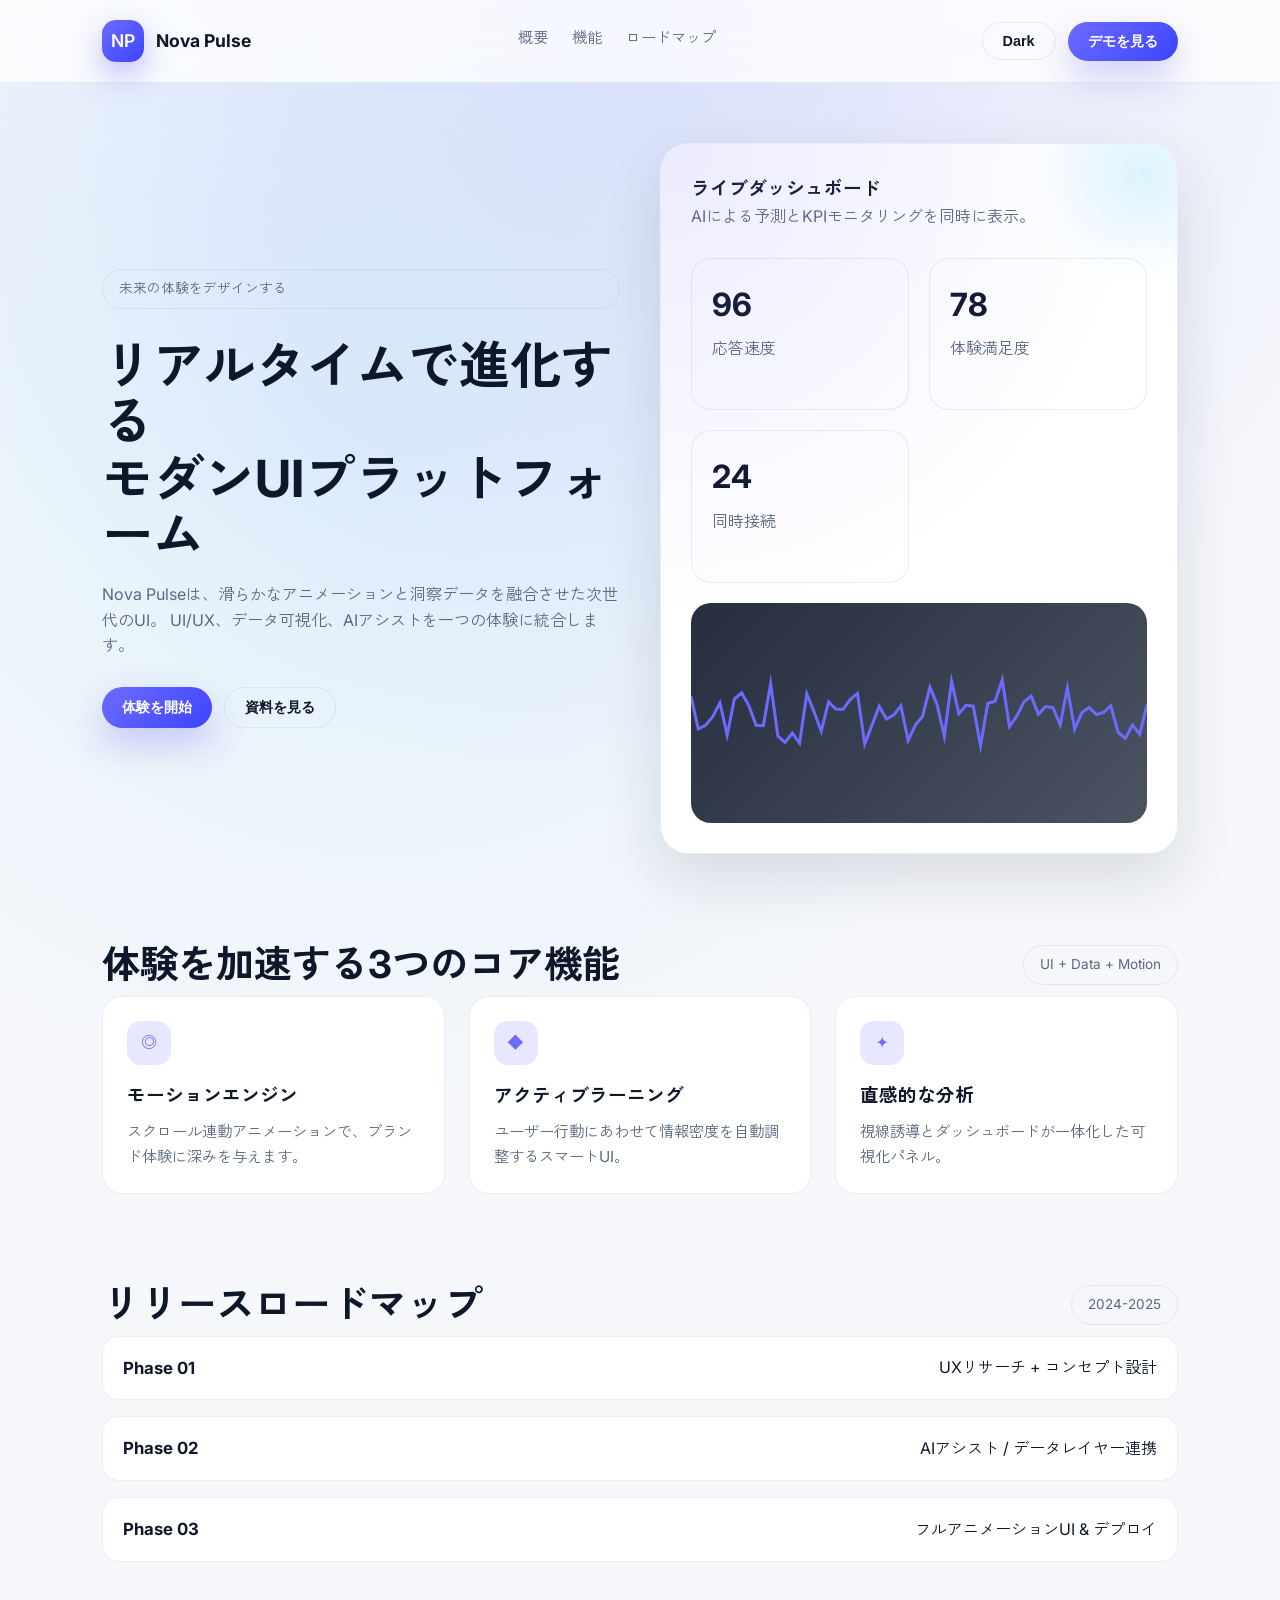
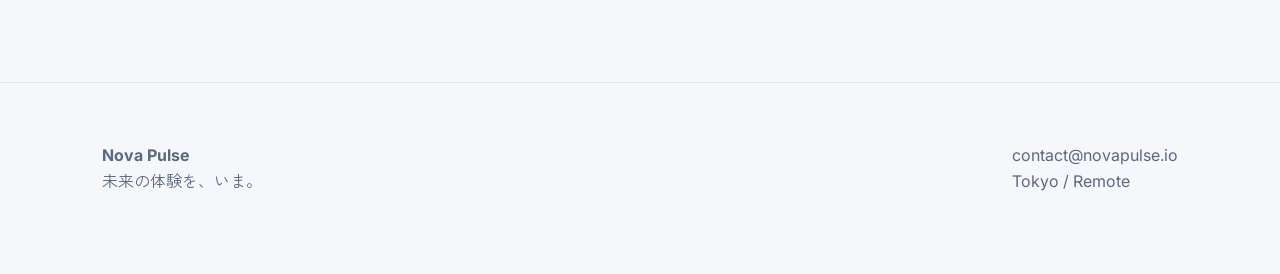
==== index.html @ 64dabf93 "Add modern animated landing page" ====
<!doctype html>
<html lang="ja">
<head>
  <meta charset="utf-8" />
  <meta name="viewport" content="width=device-width, initial-scale=1" />
  <title>Nova Pulse | モダンUIデモ</title>
  <link rel="preconnect" href="https://fonts.googleapis.com" />
  <link rel="preconnect" href="https://fonts.gstatic.com" crossorigin />
  <link
    href="https://fonts.googleapis.com/css2?family=Inter:wght@300;400;500;600;700&family=Zen+Kaku+Gothic+New:wght@400;500;700&display=swap"
    rel="stylesheet"
  />
  <style>
    :root {
      color-scheme: light;
      --bg: #f5f7fb;
      --bg-glass: rgba(255, 255, 255, 0.76);
      --text: #0f172a;
      --muted: #5b6880;
      --accent: #6d6bff;
      --accent-strong: #3c45ff;
      --card: #ffffff;
      --border: rgba(148, 163, 184, 0.2);
      --shadow: 0 24px 60px rgba(15, 23, 42, 0.12);
    }

    :root[data-theme='dark'] {
      color-scheme: dark;
      --bg: #0b1120;
      --bg-glass: rgba(15, 23, 42, 0.7);
      --text: #e2e8f0;
      --muted: #94a3b8;
      --accent: #38bdf8;
      --accent-strong: #0ea5e9;
      --card: rgba(15, 23, 42, 0.9);
      --border: rgba(148, 163, 184, 0.25);
      --shadow: 0 24px 60px rgba(2, 6, 23, 0.7);
    }

    * {
      box-sizing: border-box;
      margin: 0;
      padding: 0;
    }

    body {
      font-family: "Inter", "Zen Kaku Gothic New", system-ui, sans-serif;
      background: radial-gradient(circle at top, rgba(109, 107, 255, 0.15), transparent 40%),
        radial-gradient(circle at 30% 20%, rgba(56, 189, 248, 0.12), transparent 42%),
        var(--bg);
      color: var(--text);
      min-height: 100vh;
      line-height: 1.6;
    }

    a {
      color: inherit;
      text-decoration: none;
    }

    header {
      position: sticky;
      top: 0;
      z-index: 10;
      backdrop-filter: blur(18px);
      background: var(--bg-glass);
      border-bottom: 1px solid var(--border);
    }

    .nav {
      display: flex;
      align-items: center;
      justify-content: space-between;
      padding: 20px 8vw;
    }

    .logo {
      display: flex;
      align-items: center;
      gap: 12px;
      font-weight: 700;
      font-size: 1.1rem;
    }

    .logo-badge {
      width: 42px;
      height: 42px;
      display: grid;
      place-items: center;
      border-radius: 14px;
      background: linear-gradient(135deg, var(--accent), var(--accent-strong));
      color: white;
      font-weight: 600;
      box-shadow: 0 12px 30px rgba(79, 70, 229, 0.35);
    }

    .nav-links {
      display: flex;
      gap: 24px;
      font-size: 0.95rem;
      color: var(--muted);
    }

    .nav-links a {
      position: relative;
      padding-bottom: 6px;
      transition: color 0.3s ease;
    }

    .nav-links a::after {
      content: "";
      position: absolute;
      left: 0;
      bottom: 0;
      width: 0;
      height: 2px;
      background: var(--accent);
      transition: width 0.3s ease;
    }

    .nav-links a:hover {
      color: var(--text);
    }

    .nav-links a:hover::after {
      width: 100%;
    }

    .nav-actions {
      display: flex;
      gap: 12px;
      align-items: center;
    }

    .btn {
      border: none;
      border-radius: 999px;
      padding: 10px 20px;
      font-weight: 600;
      font-size: 0.9rem;
      cursor: pointer;
      transition: transform 0.2s ease, box-shadow 0.2s ease;
    }

    .btn-primary {
      background: linear-gradient(135deg, var(--accent), var(--accent-strong));
      color: white;
      box-shadow: 0 16px 35px rgba(79, 70, 229, 0.25);
    }

    .btn-ghost {
      background: transparent;
      color: var(--text);
      border: 1px solid var(--border);
    }

    .btn:hover {
      transform: translateY(-1px) scale(1.01);
      box-shadow: 0 20px 40px rgba(79, 70, 229, 0.2);
    }

    main {
      padding: 60px 8vw 120px;
      display: grid;
      gap: 80px;
    }

    .hero {
      display: grid;
      grid-template-columns: repeat(auto-fit, minmax(280px, 1fr));
      gap: 40px;
      align-items: center;
    }

    .hero h1 {
      font-size: clamp(2.4rem, 4vw, 4rem);
      line-height: 1.1;
      margin-bottom: 20px;
    }

    .hero p {
      color: var(--muted);
      margin-bottom: 28px;
    }

    .hero-actions {
      display: flex;
      flex-wrap: wrap;
      gap: 12px;
    }

    .hero-card {
      background: var(--card);
      border-radius: 28px;
      padding: 30px;
      border: 1px solid var(--border);
      box-shadow: var(--shadow);
      position: relative;
      overflow: hidden;
    }

    .hero-card::before {
      content: "";
      position: absolute;
      inset: 0;
      background: radial-gradient(circle at top left, rgba(109, 107, 255, 0.22), transparent 55%);
      opacity: 0.6;
      pointer-events: none;
    }

    .hero-card canvas {
      width: 100%;
      height: 220px;
      border-radius: 20px;
      background: linear-gradient(135deg, rgba(15, 23, 42, 0.9), rgba(30, 41, 59, 0.8));
      display: block;
      margin-top: 20px;
    }

    .stats {
      display: grid;
      grid-template-columns: repeat(auto-fit, minmax(180px, 1fr));
      gap: 20px;
    }

    .stat {
      padding: 20px;
      border-radius: 20px;
      background: var(--card);
      border: 1px solid var(--border);
      text-align: left;
    }

    .stat h3 {
      font-size: 2rem;
      margin-bottom: 6px;
    }

    .section-title {
      display: flex;
      align-items: center;
      justify-content: space-between;
      gap: 20px;
    }

    .section-title h2 {
      font-size: clamp(1.6rem, 3vw, 2.4rem);
    }

    .pill {
      padding: 8px 16px;
      border-radius: 999px;
      border: 1px solid var(--border);
      color: var(--muted);
      font-size: 0.85rem;
    }

    .features {
      display: grid;
      grid-template-columns: repeat(auto-fit, minmax(240px, 1fr));
      gap: 24px;
    }

    .feature {
      padding: 24px;
      border-radius: 20px;
      border: 1px solid var(--border);
      background: var(--card);
      transition: transform 0.3s ease, box-shadow 0.3s ease;
    }

    .feature:hover {
      transform: translateY(-6px);
      box-shadow: var(--shadow);
    }

    .feature span {
      display: inline-flex;
      align-items: center;
      justify-content: center;
      width: 44px;
      height: 44px;
      border-radius: 14px;
      background: rgba(109, 107, 255, 0.16);
      color: var(--accent);
      margin-bottom: 16px;
    }

    .feature p {
      color: var(--muted);
      font-size: 0.95rem;
      margin-top: 10px;
    }

    .timeline {
      display: grid;
      gap: 16px;
    }

    .timeline-item {
      padding: 18px 20px;
      border-radius: 16px;
      background: var(--card);
      border: 1px solid var(--border);
      display: flex;
      justify-content: space-between;
      align-items: center;
    }

    .timeline-item strong {
      font-size: 1.05rem;
    }

    .glow {
      position: absolute;
      width: 220px;
      height: 220px;
      background: radial-gradient(circle, rgba(56, 189, 248, 0.3), transparent 70%);
      filter: blur(8px);
      top: -80px;
      right: -80px;
      opacity: 0.6;
    }

    footer {
      padding: 60px 8vw 80px;
      border-top: 1px solid var(--border);
      color: var(--muted);
      display: flex;
      justify-content: space-between;
      flex-wrap: wrap;
      gap: 20px;
    }

    .fade-up {
      opacity: 0;
      transform: translateY(20px);
      transition: opacity 0.6s ease, transform 0.6s ease;
    }

    .fade-up.visible {
      opacity: 1;
      transform: translateY(0);
    }

    @media (max-width: 760px) {
      .nav-links {
        display: none;
      }
      .nav {
        padding: 16px 6vw;
      }
      main {
        padding: 40px 6vw 100px;
      }
      .hero-actions {
        flex-direction: column;
        align-items: stretch;
      }
    }
  </style>
</head>
<body>
  <header>
    <nav class="nav">
      <div class="logo">
        <span class="logo-badge">NP</span>
        Nova Pulse
      </div>
      <div class="nav-links">
        <a href="#about">概要</a>
        <a href="#features">機能</a>
        <a href="#timeline">ロードマップ</a>
      </div>
      <div class="nav-actions">
        <button class="btn btn-ghost" id="themeToggle">Dark</button>
        <button class="btn btn-primary" id="cta">デモを見る</button>
      </div>
    </nav>
  </header>

  <main>
    <section class="hero" id="about">
      <div>
        <p class="pill">未来の体験をデザインする</p>
        <h1>リアルタイムで進化する
          <br />モダンUIプラットフォーム
        </h1>
        <p>
          Nova Pulseは、滑らかなアニメーションと洞察データを融合させた次世代のUI。
          UI/UX、データ可視化、AIアシストを一つの体験に統合します。
        </p>
        <div class="hero-actions">
          <button class="btn btn-primary">体験を開始</button>
          <button class="btn btn-ghost">資料を見る</button>
        </div>
      </div>
      <div class="hero-card">
        <div class="glow"></div>
        <h3>ライブダッシュボード</h3>
        <p>AIによる予測とKPIモニタリングを同時に表示。</p>
        <div class="stats">
          <div class="stat">
            <h3 data-count="96">0</h3>
            <p>応答速度</p>
          </div>
          <div class="stat">
            <h3 data-count="78">0</h3>
            <p>体験満足度</p>
          </div>
          <div class="stat">
            <h3 data-count="24">0</h3>
            <p>同時接続</p>
          </div>
        </div>
        <canvas id="pulse"></canvas>
      </div>
    </section>

    <section class="fade-up" id="features">
      <div class="section-title">
        <h2>体験を加速する3つのコア機能</h2>
        <span class="pill">UI + Data + Motion</span>
      </div>
      <div class="features">
        <div class="feature">
          <span>◎</span>
          <h3>モーションエンジン</h3>
          <p>スクロール連動アニメーションで、ブランド体験に深みを与えます。</p>
        </div>
        <div class="feature">
          <span>◆</span>
          <h3>アクティブラーニング</h3>
          <p>ユーザー行動にあわせて情報密度を自動調整するスマートUI。</p>
        </div>
        <div class="feature">
          <span>✦</span>
          <h3>直感的な分析</h3>
          <p>視線誘導とダッシュボードが一体化した可視化パネル。</p>
        </div>
      </div>
    </section>

    <section class="fade-up" id="timeline">
      <div class="section-title">
        <h2>リリースロードマップ</h2>
        <span class="pill">2024-2025</span>
      </div>
      <div class="timeline">
        <div class="timeline-item">
          <strong>Phase 01</strong>
          <span>UXリサーチ + コンセプト設計</span>
        </div>
        <div class="timeline-item">
          <strong>Phase 02</strong>
          <span>AIアシスト / データレイヤー連携</span>
        </div>
        <div class="timeline-item">
          <strong>Phase 03</strong>
          <span>フルアニメーションUI &amp; デプロイ</span>
        </div>
      </div>
    </section>
  </main>

  <footer>
    <div>
      <strong>Nova Pulse</strong>
      <p>未来の体験を、いま。</p>
    </div>
    <div>
      <p>contact@novapulse.io</p>
      <p>Tokyo / Remote</p>
    </div>
  </footer>

  <script>
    const root = document.documentElement;
    const themeToggle = document.getElementById("themeToggle");
    const cta = document.getElementById("cta");

    const updateThemeLabel = () => {
      const isDark = root.dataset.theme === "dark";
      themeToggle.textContent = isDark ? "Light" : "Dark";
    };

    themeToggle.addEventListener("click", () => {
      root.dataset.theme = root.dataset.theme === "dark" ? "light" : "dark";
      updateThemeLabel();
    });

    updateThemeLabel();

    cta.addEventListener("click", () => {
      document.querySelector("#features").scrollIntoView({ behavior: "smooth" });
    });

    const counters = document.querySelectorAll("[data-count]");

    const counterObserver = new IntersectionObserver(
      (entries) => {
        entries.forEach((entry) => {
          if (!entry.isIntersecting) return;
          const el = entry.target;
          const target = Number(el.dataset.count);
          let current = 0;
          const step = Math.max(1, Math.round(target / 60));
          const tick = () => {
            current = Math.min(target, current + step);
            el.textContent = current;
            if (current < target) {
              requestAnimationFrame(tick);
            }
          };
          tick();
          counterObserver.unobserve(el);
        });
      },
      { threshold: 0.6 }
    );

    counters.forEach((counter) => counterObserver.observe(counter));

    const fadeTargets = document.querySelectorAll(".fade-up");
    const fadeObserver = new IntersectionObserver(
      (entries) => {
        entries.forEach((entry) => {
          if (entry.isIntersecting) {
            entry.target.classList.add("visible");
            fadeObserver.unobserve(entry.target);
          }
        });
      },
      { threshold: 0.3 }
    );

    fadeTargets.forEach((target) => fadeObserver.observe(target));

    const canvas = document.getElementById("pulse");
    const ctx = canvas.getContext("2d");
    const resize = () => {
      canvas.width = canvas.clientWidth * devicePixelRatio;
      canvas.height = canvas.clientHeight * devicePixelRatio;
    };

    const points = Array.from({ length: 64 }, (_, i) => ({
      x: i / 63,
      amplitude: Math.random() * 0.6 + 0.2,
      speed: Math.random() * 0.02 + 0.01,
      offset: Math.random() * Math.PI * 2,
    }));

    const draw = (t) => {
      ctx.clearRect(0, 0, canvas.width, canvas.height);
      ctx.lineWidth = 3 * devicePixelRatio;
      ctx.strokeStyle = root.dataset.theme === "dark" ? "#38bdf8" : "#6d6bff";
      ctx.beginPath();
      points.forEach((point, i) => {
        const x = point.x * canvas.width;
        const y =
          canvas.height / 2 +
          Math.sin(t * point.speed + point.offset) *
            (canvas.height * 0.2) *
            point.amplitude;
        if (i === 0) {
          ctx.moveTo(x, y);
        } else {
          ctx.lineTo(x, y);
        }
      });
      ctx.stroke();
      requestAnimationFrame(draw);
    };

    resize();
    window.addEventListener("resize", resize);
    requestAnimationFrame(draw);
  </script>
</body>
</html>
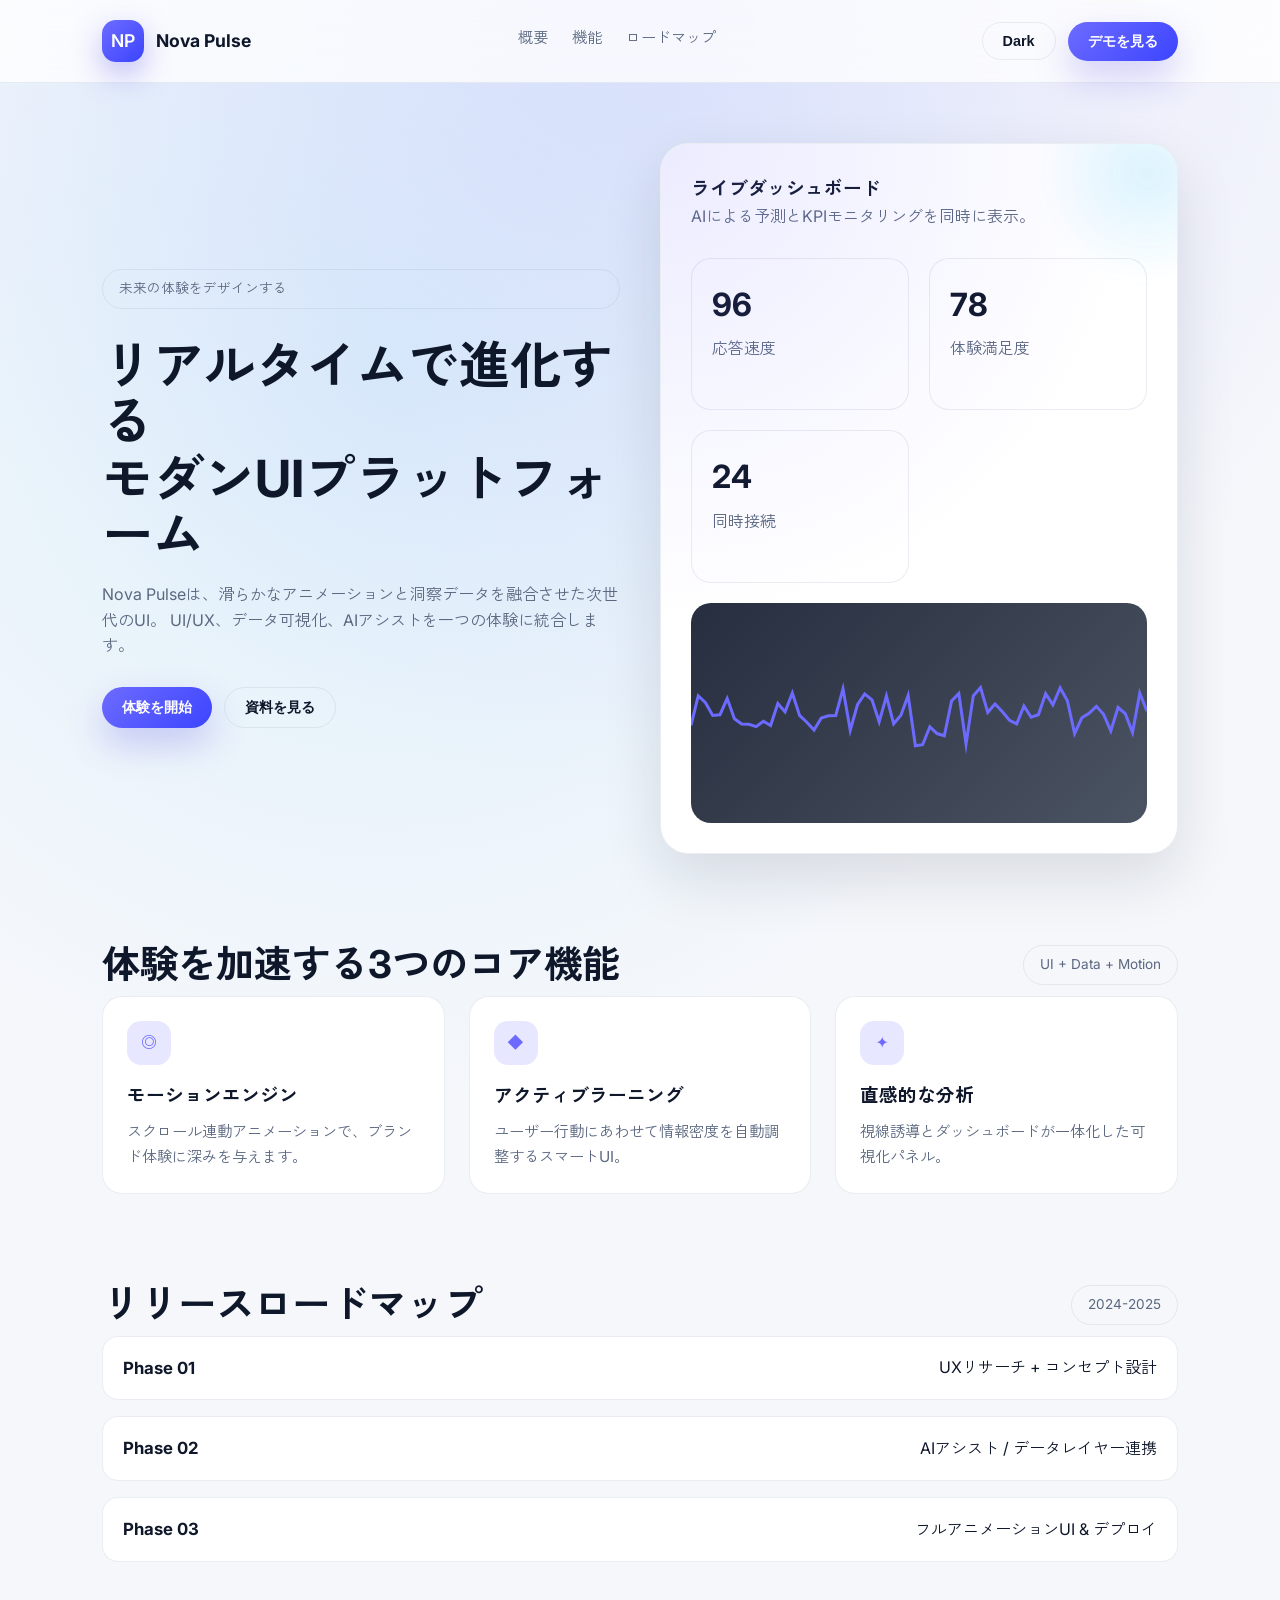
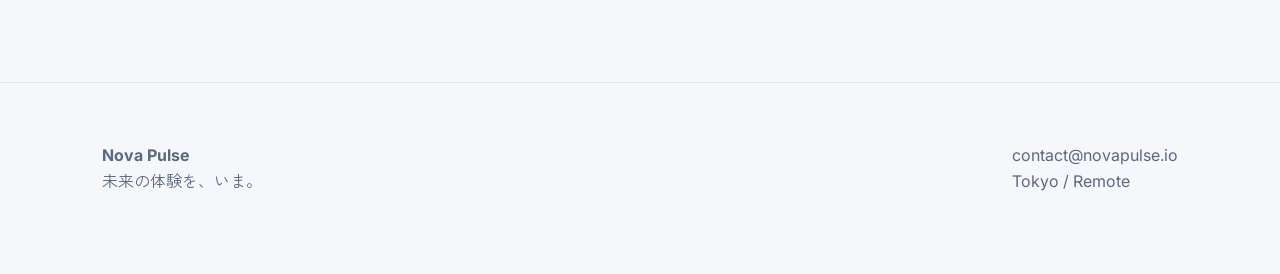
==== commit fb52986e: "Changes to be committed: modified:   index.html new file:   script.js new file:   styles.css" ====
--- a/index.html
+++ b/index.html
@@ -10,355 +10,7 @@
     href="https://fonts.googleapis.com/css2?family=Inter:wght@300;400;500;600;700&family=Zen+Kaku+Gothic+New:wght@400;500;700&display=swap"
     rel="stylesheet"
   />
-  <style>
-    :root {
-      color-scheme: light;
-      --bg: #f5f7fb;
-      --bg-glass: rgba(255, 255, 255, 0.76);
-      --text: #0f172a;
-      --muted: #5b6880;
-      --accent: #6d6bff;
-      --accent-strong: #3c45ff;
-      --card: #ffffff;
-      --border: rgba(148, 163, 184, 0.2);
-      --shadow: 0 24px 60px rgba(15, 23, 42, 0.12);
-    }
-
-    :root[data-theme='dark'] {
-      color-scheme: dark;
-      --bg: #0b1120;
-      --bg-glass: rgba(15, 23, 42, 0.7);
-      --text: #e2e8f0;
-      --muted: #94a3b8;
-      --accent: #38bdf8;
-      --accent-strong: #0ea5e9;
-      --card: rgba(15, 23, 42, 0.9);
-      --border: rgba(148, 163, 184, 0.25);
-      --shadow: 0 24px 60px rgba(2, 6, 23, 0.7);
-    }
-
-    * {
-      box-sizing: border-box;
-      margin: 0;
-      padding: 0;
-    }
-
-    body {
-      font-family: "Inter", "Zen Kaku Gothic New", system-ui, sans-serif;
-      background: radial-gradient(circle at top, rgba(109, 107, 255, 0.15), transparent 40%),
-        radial-gradient(circle at 30% 20%, rgba(56, 189, 248, 0.12), transparent 42%),
-        var(--bg);
-      color: var(--text);
-      min-height: 100vh;
-      line-height: 1.6;
-    }
-
-    a {
-      color: inherit;
-      text-decoration: none;
-    }
-
-    header {
-      position: sticky;
-      top: 0;
-      z-index: 10;
-      backdrop-filter: blur(18px);
-      background: var(--bg-glass);
-      border-bottom: 1px solid var(--border);
-    }
-
-    .nav {
-      display: flex;
-      align-items: center;
-      justify-content: space-between;
-      padding: 20px 8vw;
-    }
-
-    .logo {
-      display: flex;
-      align-items: center;
-      gap: 12px;
-      font-weight: 700;
-      font-size: 1.1rem;
-    }
-
-    .logo-badge {
-      width: 42px;
-      height: 42px;
-      display: grid;
-      place-items: center;
-      border-radius: 14px;
-      background: linear-gradient(135deg, var(--accent), var(--accent-strong));
-      color: white;
-      font-weight: 600;
-      box-shadow: 0 12px 30px rgba(79, 70, 229, 0.35);
-    }
-
-    .nav-links {
-      display: flex;
-      gap: 24px;
-      font-size: 0.95rem;
-      color: var(--muted);
-    }
-
-    .nav-links a {
-      position: relative;
-      padding-bottom: 6px;
-      transition: color 0.3s ease;
-    }
-
-    .nav-links a::after {
-      content: "";
-      position: absolute;
-      left: 0;
-      bottom: 0;
-      width: 0;
-      height: 2px;
-      background: var(--accent);
-      transition: width 0.3s ease;
-    }
-
-    .nav-links a:hover {
-      color: var(--text);
-    }
-
-    .nav-links a:hover::after {
-      width: 100%;
-    }
-
-    .nav-actions {
-      display: flex;
-      gap: 12px;
-      align-items: center;
-    }
-
-    .btn {
-      border: none;
-      border-radius: 999px;
-      padding: 10px 20px;
-      font-weight: 600;
-      font-size: 0.9rem;
-      cursor: pointer;
-      transition: transform 0.2s ease, box-shadow 0.2s ease;
-    }
-
-    .btn-primary {
-      background: linear-gradient(135deg, var(--accent), var(--accent-strong));
-      color: white;
-      box-shadow: 0 16px 35px rgba(79, 70, 229, 0.25);
-    }
-
-    .btn-ghost {
-      background: transparent;
-      color: var(--text);
-      border: 1px solid var(--border);
-    }
-
-    .btn:hover {
-      transform: translateY(-1px) scale(1.01);
-      box-shadow: 0 20px 40px rgba(79, 70, 229, 0.2);
-    }
-
-    main {
-      padding: 60px 8vw 120px;
-      display: grid;
-      gap: 80px;
-    }
-
-    .hero {
-      display: grid;
-      grid-template-columns: repeat(auto-fit, minmax(280px, 1fr));
-      gap: 40px;
-      align-items: center;
-    }
-
-    .hero h1 {
-      font-size: clamp(2.4rem, 4vw, 4rem);
-      line-height: 1.1;
-      margin-bottom: 20px;
-    }
-
-    .hero p {
-      color: var(--muted);
-      margin-bottom: 28px;
-    }
-
-    .hero-actions {
-      display: flex;
-      flex-wrap: wrap;
-      gap: 12px;
-    }
-
-    .hero-card {
-      background: var(--card);
-      border-radius: 28px;
-      padding: 30px;
-      border: 1px solid var(--border);
-      box-shadow: var(--shadow);
-      position: relative;
-      overflow: hidden;
-    }
-
-    .hero-card::before {
-      content: "";
-      position: absolute;
-      inset: 0;
-      background: radial-gradient(circle at top left, rgba(109, 107, 255, 0.22), transparent 55%);
-      opacity: 0.6;
-      pointer-events: none;
-    }
-
-    .hero-card canvas {
-      width: 100%;
-      height: 220px;
-      border-radius: 20px;
-      background: linear-gradient(135deg, rgba(15, 23, 42, 0.9), rgba(30, 41, 59, 0.8));
-      display: block;
-      margin-top: 20px;
-    }
-
-    .stats {
-      display: grid;
-      grid-template-columns: repeat(auto-fit, minmax(180px, 1fr));
-      gap: 20px;
-    }
-
-    .stat {
-      padding: 20px;
-      border-radius: 20px;
-      background: var(--card);
-      border: 1px solid var(--border);
-      text-align: left;
-    }
-
-    .stat h3 {
-      font-size: 2rem;
-      margin-bottom: 6px;
-    }
-
-    .section-title {
-      display: flex;
-      align-items: center;
-      justify-content: space-between;
-      gap: 20px;
-    }
-
-    .section-title h2 {
-      font-size: clamp(1.6rem, 3vw, 2.4rem);
-    }
-
-    .pill {
-      padding: 8px 16px;
-      border-radius: 999px;
-      border: 1px solid var(--border);
-      color: var(--muted);
-      font-size: 0.85rem;
-    }
-
-    .features {
-      display: grid;
-      grid-template-columns: repeat(auto-fit, minmax(240px, 1fr));
-      gap: 24px;
-    }
-
-    .feature {
-      padding: 24px;
-      border-radius: 20px;
-      border: 1px solid var(--border);
-      background: var(--card);
-      transition: transform 0.3s ease, box-shadow 0.3s ease;
-    }
-
-    .feature:hover {
-      transform: translateY(-6px);
-      box-shadow: var(--shadow);
-    }
-
-    .feature span {
-      display: inline-flex;
-      align-items: center;
-      justify-content: center;
-      width: 44px;
-      height: 44px;
-      border-radius: 14px;
-      background: rgba(109, 107, 255, 0.16);
-      color: var(--accent);
-      margin-bottom: 16px;
-    }
-
-    .feature p {
-      color: var(--muted);
-      font-size: 0.95rem;
-      margin-top: 10px;
-    }
-
-    .timeline {
-      display: grid;
-      gap: 16px;
-    }
-
-    .timeline-item {
-      padding: 18px 20px;
-      border-radius: 16px;
-      background: var(--card);
-      border: 1px solid var(--border);
-      display: flex;
-      justify-content: space-between;
-      align-items: center;
-    }
-
-    .timeline-item strong {
-      font-size: 1.05rem;
-    }
-
-    .glow {
-      position: absolute;
-      width: 220px;
-      height: 220px;
-      background: radial-gradient(circle, rgba(56, 189, 248, 0.3), transparent 70%);
-      filter: blur(8px);
-      top: -80px;
-      right: -80px;
-      opacity: 0.6;
-    }
-
-    footer {
-      padding: 60px 8vw 80px;
-      border-top: 1px solid var(--border);
-      color: var(--muted);
-      display: flex;
-      justify-content: space-between;
-      flex-wrap: wrap;
-      gap: 20px;
-    }
-
-    .fade-up {
-      opacity: 0;
-      transform: translateY(20px);
-      transition: opacity 0.6s ease, transform 0.6s ease;
-    }
-
-    .fade-up.visible {
-      opacity: 1;
-      transform: translateY(0);
-    }
-
-    @media (max-width: 760px) {
-      .nav-links {
-        display: none;
-      }
-      .nav {
-        padding: 16px 6vw;
-      }
-      main {
-        padding: 40px 6vw 100px;
-      }
-      .hero-actions {
-        flex-direction: column;
-        align-items: stretch;
-      }
-    }
-  </style>
+  <link rel="stylesheet" href="styles.css" />
 </head>
 <body>
   <header>
@@ -474,107 +126,6 @@
     </div>
   </footer>
 
-  <script>
-    const root = document.documentElement;
-    const themeToggle = document.getElementById("themeToggle");
-    const cta = document.getElementById("cta");
-
-    const updateThemeLabel = () => {
-      const isDark = root.dataset.theme === "dark";
-      themeToggle.textContent = isDark ? "Light" : "Dark";
-    };
-
-    themeToggle.addEventListener("click", () => {
-      root.dataset.theme = root.dataset.theme === "dark" ? "light" : "dark";
-      updateThemeLabel();
-    });
-
-    updateThemeLabel();
-
-    cta.addEventListener("click", () => {
-      document.querySelector("#features").scrollIntoView({ behavior: "smooth" });
-    });
-
-    const counters = document.querySelectorAll("[data-count]");
-
-    const counterObserver = new IntersectionObserver(
-      (entries) => {
-        entries.forEach((entry) => {
-          if (!entry.isIntersecting) return;
-          const el = entry.target;
-          const target = Number(el.dataset.count);
-          let current = 0;
-          const step = Math.max(1, Math.round(target / 60));
-          const tick = () => {
-            current = Math.min(target, current + step);
-            el.textContent = current;
-            if (current < target) {
-              requestAnimationFrame(tick);
-            }
-          };
-          tick();
-          counterObserver.unobserve(el);
-        });
-      },
-      { threshold: 0.6 }
-    );
-
-    counters.forEach((counter) => counterObserver.observe(counter));
-
-    const fadeTargets = document.querySelectorAll(".fade-up");
-    const fadeObserver = new IntersectionObserver(
-      (entries) => {
-        entries.forEach((entry) => {
-          if (entry.isIntersecting) {
-            entry.target.classList.add("visible");
-            fadeObserver.unobserve(entry.target);
-          }
-        });
-      },
-      { threshold: 0.3 }
-    );
-
-    fadeTargets.forEach((target) => fadeObserver.observe(target));
-
-    const canvas = document.getElementById("pulse");
-    const ctx = canvas.getContext("2d");
-    const resize = () => {
-      canvas.width = canvas.clientWidth * devicePixelRatio;
-      canvas.height = canvas.clientHeight * devicePixelRatio;
-    };
-
-    const points = Array.from({ length: 64 }, (_, i) => ({
-      x: i / 63,
-      amplitude: Math.random() * 0.6 + 0.2,
-      speed: Math.random() * 0.02 + 0.01,
-      offset: Math.random() * Math.PI * 2,
-    }));
-
-    const draw = (t) => {
-      ctx.clearRect(0, 0, canvas.width, canvas.height);
-      ctx.lineWidth = 3 * devicePixelRatio;
-      ctx.strokeStyle = root.dataset.theme === "dark" ? "#38bdf8" : "#6d6bff";
-      ctx.beginPath();
-      points.forEach((point, i) => {
-        const x = point.x * canvas.width;
-        const y =
-          canvas.height / 2 +
-          Math.sin(t * point.speed + point.offset) *
-            (canvas.height * 0.2) *
-            point.amplitude;
-        if (i === 0) {
-          ctx.moveTo(x, y);
-        } else {
-          ctx.lineTo(x, y);
-        }
-      });
-      ctx.stroke();
-      requestAnimationFrame(draw);
-    };
-
-    resize();
-    window.addEventListener("resize", resize);
-    requestAnimationFrame(draw);
-  </script>
+  <script src="script.js"></script>
 </body>
 </html>
--- a/styles.css
+++ b/styles.css
@@ -0,0 +1,347 @@
+:root {
+  color-scheme: light;
+  --bg: #f5f7fb;
+  --bg-glass: rgba(255, 255, 255, 0.76);
+  --text: #0f172a;
+  --muted: #5b6880;
+  --accent: #6d6bff;
+  --accent-strong: #3c45ff;
+  --card: #ffffff;
+  --border: rgba(148, 163, 184, 0.2);
+  --shadow: 0 24px 60px rgba(15, 23, 42, 0.12);
+}
+
+:root[data-theme='dark'] {
+  color-scheme: dark;
+  --bg: #0b1120;
+  --bg-glass: rgba(15, 23, 42, 0.7);
+  --text: #e2e8f0;
+  --muted: #94a3b8;
+  --accent: #38bdf8;
+  --accent-strong: #0ea5e9;
+  --card: rgba(15, 23, 42, 0.9);
+  --border: rgba(148, 163, 184, 0.25);
+  --shadow: 0 24px 60px rgba(2, 6, 23, 0.7);
+}
+
+* {
+  box-sizing: border-box;
+  margin: 0;
+  padding: 0;
+}
+
+body {
+  font-family: "Inter", "Zen Kaku Gothic New", system-ui, sans-serif;
+  background: radial-gradient(circle at top, rgba(109, 107, 255, 0.15), transparent 40%),
+    radial-gradient(circle at 30% 20%, rgba(56, 189, 248, 0.12), transparent 42%),
+    var(--bg);
+  color: var(--text);
+  min-height: 100vh;
+  line-height: 1.6;
+}
+
+a {
+  color: inherit;
+  text-decoration: none;
+}
+
+header {
+  position: sticky;
+  top: 0;
+  z-index: 10;
+  backdrop-filter: blur(18px);
+  background: var(--bg-glass);
+  border-bottom: 1px solid var(--border);
+}
+
+.nav {
+  display: flex;
+  align-items: center;
+  justify-content: space-between;
+  padding: 20px 8vw;
+}
+
+.logo {
+  display: flex;
+  align-items: center;
+  gap: 12px;
+  font-weight: 700;
+  font-size: 1.1rem;
+}
+
+.logo-badge {
+  width: 42px;
+  height: 42px;
+  display: grid;
+  place-items: center;
+  border-radius: 14px;
+  background: linear-gradient(135deg, var(--accent), var(--accent-strong));
+  color: white;
+  font-weight: 600;
+  box-shadow: 0 12px 30px rgba(79, 70, 229, 0.35);
+}
+
+.nav-links {
+  display: flex;
+  gap: 24px;
+  font-size: 0.95rem;
+  color: var(--muted);
+}
+
+.nav-links a {
+  position: relative;
+  padding-bottom: 6px;
+  transition: color 0.3s ease;
+}
+
+.nav-links a::after {
+  content: "";
+  position: absolute;
+  left: 0;
+  bottom: 0;
+  width: 0;
+  height: 2px;
+  background: var(--accent);
+  transition: width 0.3s ease;
+}
+
+.nav-links a:hover {
+  color: var(--text);
+}
+
+.nav-links a:hover::after {
+  width: 100%;
+}
+
+.nav-actions {
+  display: flex;
+  gap: 12px;
+  align-items: center;
+}
+
+.btn {
+  border: none;
+  border-radius: 999px;
+  padding: 10px 20px;
+  font-weight: 600;
+  font-size: 0.9rem;
+  cursor: pointer;
+  transition: transform 0.2s ease, box-shadow 0.2s ease;
+}
+
+.btn-primary {
+  background: linear-gradient(135deg, var(--accent), var(--accent-strong));
+  color: white;
+  box-shadow: 0 16px 35px rgba(79, 70, 229, 0.25);
+}
+
+.btn-ghost {
+  background: transparent;
+  color: var(--text);
+  border: 1px solid var(--border);
+}
+
+.btn:hover {
+  transform: translateY(-1px) scale(1.01);
+  box-shadow: 0 20px 40px rgba(79, 70, 229, 0.2);
+}
+
+main {
+  padding: 60px 8vw 120px;
+  display: grid;
+  gap: 80px;
+}
+
+.hero {
+  display: grid;
+  grid-template-columns: repeat(auto-fit, minmax(280px, 1fr));
+  gap: 40px;
+  align-items: center;
+}
+
+.hero h1 {
+  font-size: clamp(2.4rem, 4vw, 4rem);
+  line-height: 1.1;
+  margin-bottom: 20px;
+}
+
+.hero p {
+  color: var(--muted);
+  margin-bottom: 28px;
+}
+
+.hero-actions {
+  display: flex;
+  flex-wrap: wrap;
+  gap: 12px;
+}
+
+.hero-card {
+  background: var(--card);
+  border-radius: 28px;
+  padding: 30px;
+  border: 1px solid var(--border);
+  box-shadow: var(--shadow);
+  position: relative;
+  overflow: hidden;
+}
+
+.hero-card::before {
+  content: "";
+  position: absolute;
+  inset: 0;
+  background: radial-gradient(circle at top left, rgba(109, 107, 255, 0.22), transparent 55%);
+  opacity: 0.6;
+  pointer-events: none;
+}
+
+.hero-card canvas {
+  width: 100%;
+  height: 220px;
+  border-radius: 20px;
+  background: linear-gradient(135deg, rgba(15, 23, 42, 0.9), rgba(30, 41, 59, 0.8));
+  display: block;
+  margin-top: 20px;
+}
+
+.stats {
+  display: grid;
+  grid-template-columns: repeat(auto-fit, minmax(180px, 1fr));
+  gap: 20px;
+}
+
+.stat {
+  padding: 20px;
+  border-radius: 20px;
+  background: var(--card);
+  border: 1px solid var(--border);
+  text-align: left;
+}
+
+.stat h3 {
+  font-size: 2rem;
+  margin-bottom: 6px;
+}
+
+.section-title {
+  display: flex;
+  align-items: center;
+  justify-content: space-between;
+  gap: 20px;
+}
+
+.section-title h2 {
+  font-size: clamp(1.6rem, 3vw, 2.4rem);
+}
+
+.pill {
+  padding: 8px 16px;
+  border-radius: 999px;
+  border: 1px solid var(--border);
+  color: var(--muted);
+  font-size: 0.85rem;
+}
+
+.features {
+  display: grid;
+  grid-template-columns: repeat(auto-fit, minmax(240px, 1fr));
+  gap: 24px;
+}
+
+.feature {
+  padding: 24px;
+  border-radius: 20px;
+  border: 1px solid var(--border);
+  background: var(--card);
+  transition: transform 0.3s ease, box-shadow 0.3s ease;
+}
+
+.feature:hover {
+  transform: translateY(-6px);
+  box-shadow: var(--shadow);
+}
+
+.feature span {
+  display: inline-flex;
+  align-items: center;
+  justify-content: center;
+  width: 44px;
+  height: 44px;
+  border-radius: 14px;
+  background: rgba(109, 107, 255, 0.16);
+  color: var(--accent);
+  margin-bottom: 16px;
+}
+
+.feature p {
+  color: var(--muted);
+  font-size: 0.95rem;
+  margin-top: 10px;
+}
+
+.timeline {
+  display: grid;
+  gap: 16px;
+}
+
+.timeline-item {
+  padding: 18px 20px;
+  border-radius: 16px;
+  background: var(--card);
+  border: 1px solid var(--border);
+  display: flex;
+  justify-content: space-between;
+  align-items: center;
+}
+
+.timeline-item strong {
+  font-size: 1.05rem;
+}
+
+.glow {
+  position: absolute;
+  width: 220px;
+  height: 220px;
+  background: radial-gradient(circle, rgba(56, 189, 248, 0.3), transparent 70%);
+  filter: blur(8px);
+  top: -80px;
+  right: -80px;
+  opacity: 0.6;
+}
+
+footer {
+  padding: 60px 8vw 80px;
+  border-top: 1px solid var(--border);
+  color: var(--muted);
+  display: flex;
+  justify-content: space-between;
+  flex-wrap: wrap;
+  gap: 20px;
+}
+
+.fade-up {
+  opacity: 0;
+  transform: translateY(20px);
+  transition: opacity 0.6s ease, transform 0.6s ease;
+}
+
+.fade-up.visible {
+  opacity: 1;
+  transform: translateY(0);
+}
+
+@media (max-width: 760px) {
+  .nav-links {
+    display: none;
+  }
+  .nav {
+    padding: 16px 6vw;
+  }
+  main {
+    padding: 40px 6vw 100px;
+  }
+  .hero-actions {
+    flex-direction: column;
+    align-items: stretch;
+  }
+}
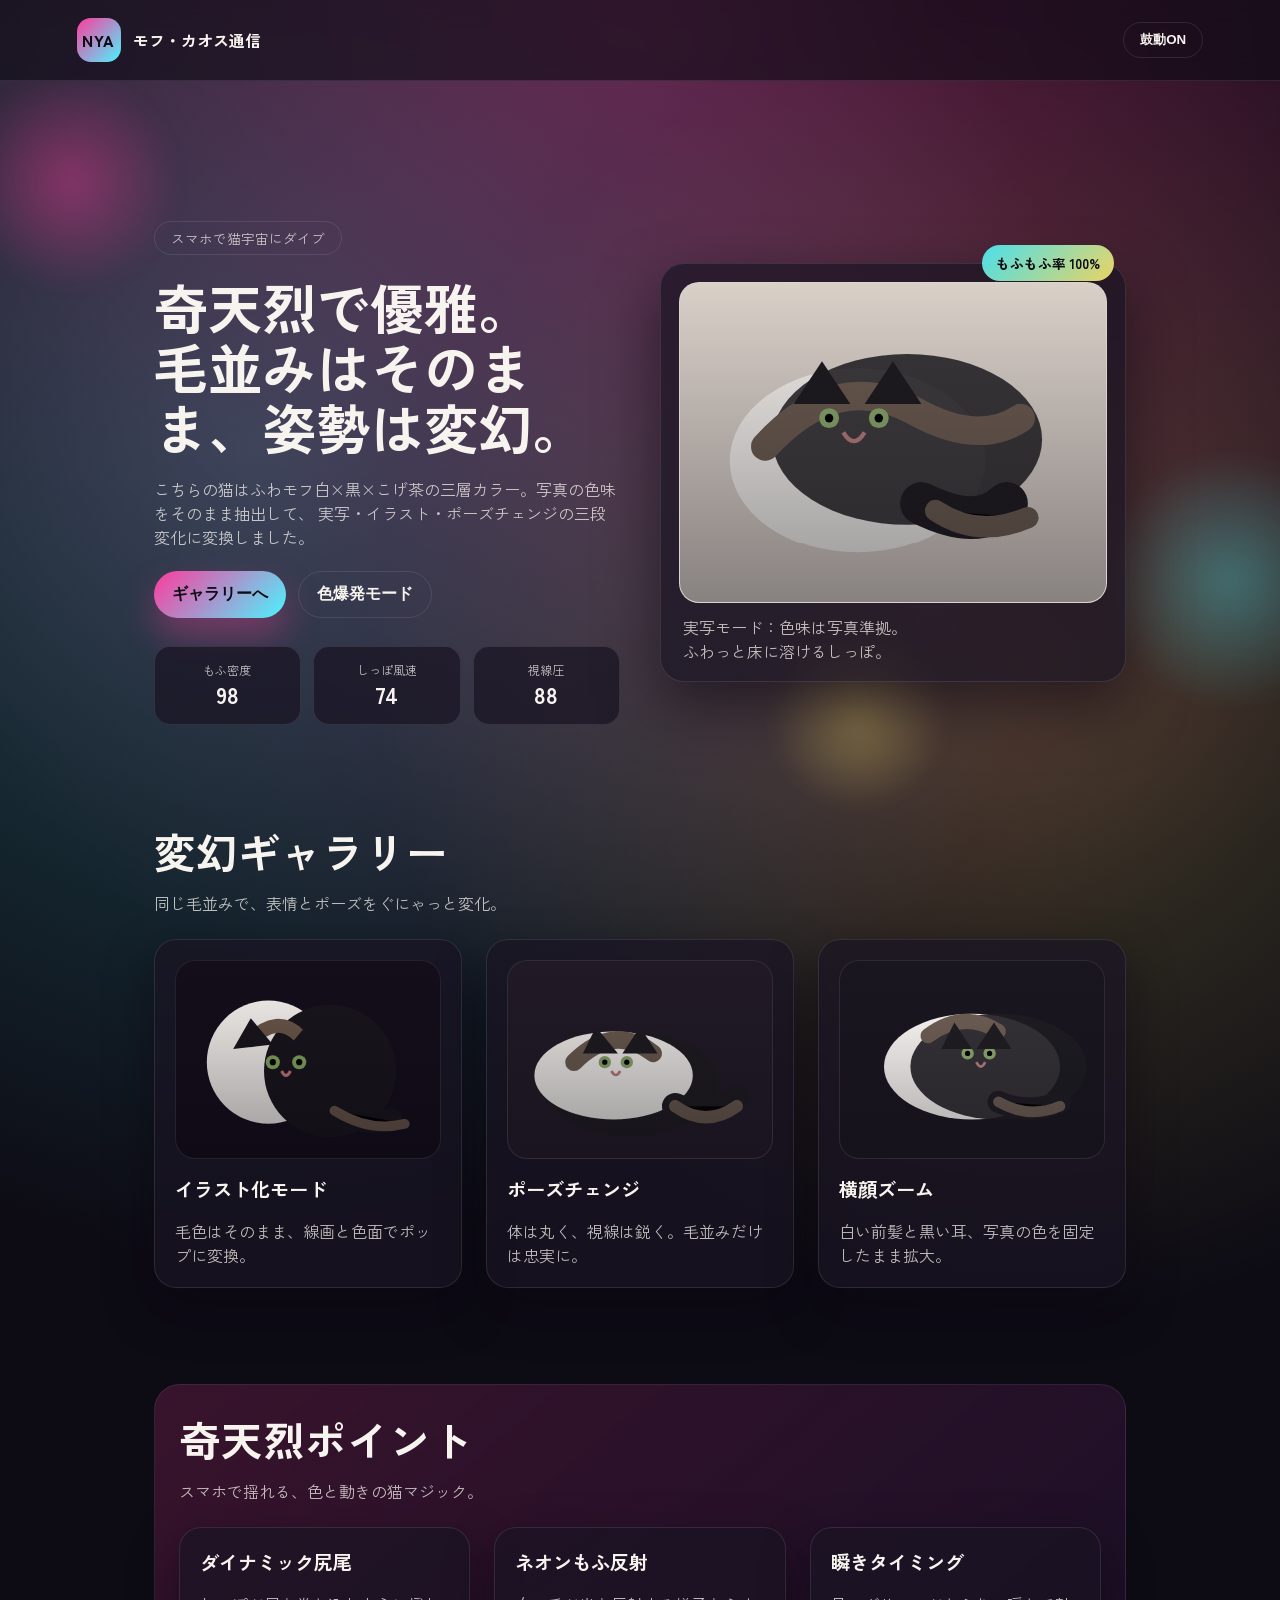
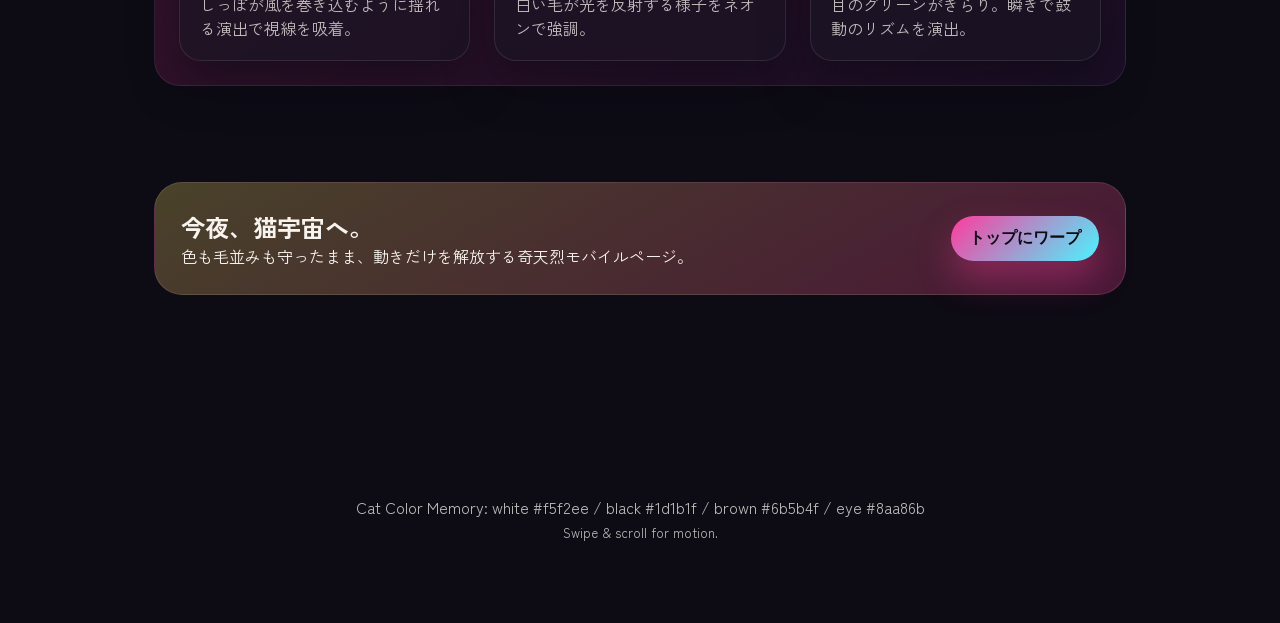
==== commit 6c9446e3: "Create whimsical cat showcase page" ====
--- a/index.html
+++ b/index.html
@@ -3,127 +3,126 @@
 <head>
   <meta charset="utf-8" />
   <meta name="viewport" content="width=device-width, initial-scale=1" />
-  <title>Nova Pulse | モダンUIデモ</title>
+  <title>モフ・カオス | ふしぎ猫の魅力紹介</title>
   <link rel="preconnect" href="https://fonts.googleapis.com" />
   <link rel="preconnect" href="https://fonts.gstatic.com" crossorigin />
   <link
-    href="https://fonts.googleapis.com/css2?family=Inter:wght@300;400;500;600;700&family=Zen+Kaku+Gothic+New:wght@400;500;700&display=swap"
+    href="https://fonts.googleapis.com/css2?family=Zen+Kaku+Gothic+New:wght@400;500;700&family=Zen+Maru+Gothic:wght@400;700&display=swap"
     rel="stylesheet"
   />
   <link rel="stylesheet" href="styles.css" />
 </head>
 <body>
-  <header>
-    <nav class="nav">
-      <div class="logo">
-        <span class="logo-badge">NP</span>
-        Nova Pulse
-      </div>
-      <div class="nav-links">
-        <a href="#about">概要</a>
-        <a href="#features">機能</a>
-        <a href="#timeline">ロードマップ</a>
-      </div>
-      <div class="nav-actions">
-        <button class="btn btn-ghost" id="themeToggle">Dark</button>
-        <button class="btn btn-primary" id="cta">デモを見る</button>
-      </div>
-    </nav>
+  <div class="bg-orb orb-1"></div>
+  <div class="bg-orb orb-2"></div>
+  <div class="bg-orb orb-3"></div>
+  <div class="paw-stream" aria-hidden="true"></div>
+
+  <header class="top">
+    <div class="logo">
+      <span class="logo-badge">NYA</span>
+      <span>モフ・カオス通信</span>
+    </div>
+    <button class="pulse-toggle" id="pulseToggle" type="button">鼓動ON</button>
   </header>
 
   <main>
-    <section class="hero" id="about">
-      <div>
-        <p class="pill">未来の体験をデザインする</p>
-        <h1>リアルタイムで進化する
-          <br />モダンUIプラットフォーム
-        </h1>
+    <section class="hero" id="top">
+      <div class="hero-text">
+        <p class="tag">スマホで猫宇宙にダイブ</p>
+        <h1>奇天烈で優雅。<br />毛並みはそのまま、姿勢は変幻。</h1>
         <p>
-          Nova Pulseは、滑らかなアニメーションと洞察データを融合させた次世代のUI。
-          UI/UX、データ可視化、AIアシストを一つの体験に統合します。
+          こちらの猫はふわモフ白×黒×こげ茶の三層カラー。写真の色味をそのまま抽出して、
+          実写・イラスト・ポーズチェンジの三段変化に変換しました。
         </p>
         <div class="hero-actions">
-          <button class="btn btn-primary">体験を開始</button>
-          <button class="btn btn-ghost">資料を見る</button>
+          <button class="cta" id="scrollGallery" type="button">ギャラリーへ</button>
+          <button class="ghost" id="colorBlast" type="button">色爆発モード</button>
+        </div>
+        <div class="stats">
+          <div>
+            <span>もふ密度</span>
+            <strong data-count="98">0</strong>
+          </div>
+          <div>
+            <span>しっぽ風速</span>
+            <strong data-count="74">0</strong>
+          </div>
+          <div>
+            <span>視線圧</span>
+            <strong data-count="88">0</strong>
+          </div>
         </div>
       </div>
-      <div class="hero-card">
-        <div class="glow"></div>
-        <h3>ライブダッシュボード</h3>
-        <p>AIによる予測とKPIモニタリングを同時に表示。</p>
-        <div class="stats">
-          <div class="stat">
-            <h3 data-count="96">0</h3>
-            <p>応答速度</p>
-          </div>
-          <div class="stat">
-            <h3 data-count="78">0</h3>
-            <p>体験満足度</p>
-          </div>
-          <div class="stat">
-            <h3 data-count="24">0</h3>
-            <p>同時接続</p>
+      <div class="hero-visual">
+        <div class="hero-card">
+          <div class="photo photo-1" role="img" aria-label="白黒こげ茶の毛並みを維持した実写風の猫"></div>
+          <div class="caption">
+            <p>実写モード：色味は写真準拠。</p>
+            <span>ふわっと床に溶けるしっぽ。</span>
           </div>
         </div>
-        <canvas id="pulse"></canvas>
+        <div class="floating-badge">もふもふ率 100%</div>
       </div>
     </section>
 
-    <section class="fade-up" id="features">
+    <section class="gallery" id="gallery">
       <div class="section-title">
-        <h2>体験を加速する3つのコア機能</h2>
-        <span class="pill">UI + Data + Motion</span>
+        <h2>変幻ギャラリー</h2>
+        <p>同じ毛並みで、表情とポーズをぐにゃっと変化。</p>
       </div>
-      <div class="features">
-        <div class="feature">
-          <span>◎</span>
-          <h3>モーションエンジン</h3>
-          <p>スクロール連動アニメーションで、ブランド体験に深みを与えます。</p>
+      <div class="gallery-grid">
+        <article class="gallery-card">
+          <div class="photo photo-2" role="img" aria-label="写真を元にしたイラスト風の猫"></div>
+          <h3>イラスト化モード</h3>
+          <p>毛色はそのまま、線画と色面でポップに変換。</p>
+        </article>
+        <article class="gallery-card">
+          <div class="photo photo-3" role="img" aria-label="ポーズを変えた白黒こげ茶の猫"></div>
+          <h3>ポーズチェンジ</h3>
+          <p>体は丸く、視線は鋭く。毛並みだけは忠実に。</p>
+        </article>
+        <article class="gallery-card">
+          <div class="photo photo-4" role="img" aria-label="実写風の猫の横顔"></div>
+          <h3>横顔ズーム</h3>
+          <p>白い前髪と黒い耳、写真の色を固定したまま拡大。</p>
+        </article>
+      </div>
+    </section>
+
+    <section class="spotlight" id="powers">
+      <div class="section-title">
+        <h2>奇天烈ポイント</h2>
+        <p>スマホで揺れる、色と動きの猫マジック。</p>
+      </div>
+      <div class="power-grid">
+        <div class="power-card">
+          <h3>ダイナミック尻尾</h3>
+          <p>しっぽが風を巻き込むように揺れる演出で視線を吸着。</p>
         </div>
-        <div class="feature">
-          <span>◆</span>
-          <h3>アクティブラーニング</h3>
-          <p>ユーザー行動にあわせて情報密度を自動調整するスマートUI。</p>
+        <div class="power-card">
+          <h3>ネオンもふ反射</h3>
+          <p>白い毛が光を反射する様子をネオンで強調。</p>
         </div>
-        <div class="feature">
-          <span>✦</span>
-          <h3>直感的な分析</h3>
-          <p>視線誘導とダッシュボードが一体化した可視化パネル。</p>
+        <div class="power-card">
+          <h3>瞬きタイミング</h3>
+          <p>目のグリーンがきらり。瞬きで鼓動のリズムを演出。</p>
         </div>
       </div>
     </section>
 
-    <section class="fade-up" id="timeline">
-      <div class="section-title">
-        <h2>リリースロードマップ</h2>
-        <span class="pill">2024-2025</span>
+    <section class="cta-section">
+      <div>
+        <h2>今夜、猫宇宙へ。</h2>
+        <p>色も毛並みも守ったまま、動きだけを解放する奇天烈モバイルページ。</p>
       </div>
-      <div class="timeline">
-        <div class="timeline-item">
-          <strong>Phase 01</strong>
-          <span>UXリサーチ + コンセプト設計</span>
-        </div>
-        <div class="timeline-item">
-          <strong>Phase 02</strong>
-          <span>AIアシスト / データレイヤー連携</span>
-        </div>
-        <div class="timeline-item">
-          <strong>Phase 03</strong>
-          <span>フルアニメーションUI &amp; デプロイ</span>
-        </div>
-      </div>
+      <button class="cta" id="backTop" type="button">トップにワープ</button>
     </section>
   </main>
 
   <footer>
-    <div>
-      <strong>Nova Pulse</strong>
-      <p>未来の体験を、いま。</p>
-    </div>
-    <div>
-      <p>contact@novapulse.io</p>
-      <p>Tokyo / Remote</p>
-    </div>
+    <p>Cat Color Memory: white #f5f2ee / black #1d1b1f / brown #6b5b4f / eye #8aa86b</p>
+    <small>Swipe & scroll for motion.</small>
   </footer>
 
   <script src="script.js"></script>
--- a/styles.css
+++ b/styles.css
@@ -1,27 +1,17 @@
 :root {
-  color-scheme: light;
-  --bg: #f5f7fb;
-  --bg-glass: rgba(255, 255, 255, 0.76);
-  --text: #0f172a;
-  --muted: #5b6880;
-  --accent: #6d6bff;
-  --accent-strong: #3c45ff;
-  --card: #ffffff;
-  --border: rgba(148, 163, 184, 0.2);
-  --shadow: 0 24px 60px rgba(15, 23, 42, 0.12);
-}
-
-:root[data-theme='dark'] {
-  color-scheme: dark;
-  --bg: #0b1120;
-  --bg-glass: rgba(15, 23, 42, 0.7);
-  --text: #e2e8f0;
-  --muted: #94a3b8;
-  --accent: #38bdf8;
-  --accent-strong: #0ea5e9;
-  --card: rgba(15, 23, 42, 0.9);
-  --border: rgba(148, 163, 184, 0.25);
-  --shadow: 0 24px 60px rgba(2, 6, 23, 0.7);
+  --bg-dark: #0d0b14;
+  --bg-deep: #1c1028;
+  --bg-pop: #ff3b9d;
+  --bg-pop-2: #4bf4ff;
+  --bg-pop-3: #ffe86b;
+  --text: #f7f3ee;
+  --text-muted: rgba(247, 243, 238, 0.75);
+  --card: rgba(26, 20, 35, 0.72);
+  --stroke: rgba(255, 255, 255, 0.1);
+  --white-fur: #f5f2ee;
+  --dark-fur: #1d1b1f;
+  --brown-fur: #6b5b4f;
+  --eye: #8aa86b;
 }
 
 * {
@@ -31,13 +21,20 @@
 }
 
 body {
-  font-family: "Inter", "Zen Kaku Gothic New", system-ui, sans-serif;
-  background: radial-gradient(circle at top, rgba(109, 107, 255, 0.15), transparent 40%),
-    radial-gradient(circle at 30% 20%, rgba(56, 189, 248, 0.12), transparent 42%),
-    var(--bg);
+  font-family: "Zen Kaku Gothic New", "Zen Maru Gothic", system-ui, sans-serif;
   color: var(--text);
   min-height: 100vh;
-  line-height: 1.6;
+  background: radial-gradient(circle at top, rgba(255, 59, 157, 0.35), transparent 45%),
+    radial-gradient(circle at 20% 20%, rgba(75, 244, 255, 0.25), transparent 40%),
+    radial-gradient(circle at 80% 30%, rgba(255, 232, 107, 0.22), transparent 35%),
+    var(--bg-dark);
+  overflow-x: hidden;
+}
+
+main {
+  display: grid;
+  gap: 96px;
+  padding: 120px 6vw 140px;
 }
 
 a {
@@ -45,20 +42,72 @@
   text-decoration: none;
 }
 
-header {
+.bg-orb {
+  position: fixed;
+  border-radius: 50%;
+  filter: blur(10px);
+  opacity: 0.6;
+  z-index: 0;
+  animation: float 12s ease-in-out infinite;
+}
+
+.orb-1 {
+  width: 220px;
+  height: 220px;
+  background: radial-gradient(circle, rgba(255, 59, 157, 0.65), transparent 70%);
+  top: 8%;
+  left: -40px;
+}
+
+.orb-2 {
+  width: 260px;
+  height: 260px;
+  background: radial-gradient(circle, rgba(75, 244, 255, 0.55), transparent 70%);
+  top: 50%;
+  right: -80px;
+  animation-delay: 1.2s;
+}
+
+.orb-3 {
+  width: 180px;
+  height: 180px;
+  background: radial-gradient(circle, rgba(255, 232, 107, 0.55), transparent 70%);
+  bottom: 10%;
+  left: 60%;
+  animation-delay: 2.4s;
+}
+
+.paw-stream {
+  position: fixed;
+  inset: 0;
+  pointer-events: none;
+  z-index: 1;
+  overflow: hidden;
+}
+
+.paw {
+  position: absolute;
+  width: 28px;
+  height: 28px;
+  background: radial-gradient(circle at 30% 30%, var(--white-fur), transparent 60%),
+    radial-gradient(circle at 70% 30%, var(--white-fur), transparent 60%),
+    radial-gradient(circle at 50% 70%, var(--white-fur), transparent 60%),
+    radial-gradient(circle, var(--dark-fur), transparent 70%);
+  opacity: 0.18;
+  animation: paw-drift 8s linear infinite;
+}
+
+.top {
   position: sticky;
   top: 0;
-  z-index: 10;
-  backdrop-filter: blur(18px);
-  background: var(--bg-glass);
-  border-bottom: 1px solid var(--border);
-}
-
-.nav {
+  z-index: 5;
+  padding: 18px 6vw;
   display: flex;
   align-items: center;
   justify-content: space-between;
-  padding: 20px 8vw;
+  backdrop-filter: blur(12px);
+  background: rgba(13, 11, 20, 0.6);
+  border-bottom: 1px solid var(--stroke);
 }
 
 .logo {
@@ -66,282 +115,294 @@
   align-items: center;
   gap: 12px;
   font-weight: 700;
-  font-size: 1.1rem;
 }
 
 .logo-badge {
-  width: 42px;
-  height: 42px;
+  width: 44px;
+  height: 44px;
+  border-radius: 14px;
   display: grid;
   place-items: center;
-  border-radius: 14px;
-  background: linear-gradient(135deg, var(--accent), var(--accent-strong));
-  color: white;
+  background: linear-gradient(135deg, var(--bg-pop), var(--bg-pop-2));
+  color: var(--bg-dark);
+  font-weight: 800;
+  letter-spacing: 1px;
+}
+
+.pulse-toggle {
+  background: transparent;
+  border: 1px solid var(--stroke);
+  color: var(--text);
+  padding: 8px 16px;
+  border-radius: 999px;
   font-weight: 600;
-  box-shadow: 0 12px 30px rgba(79, 70, 229, 0.35);
-}
-
-.nav-links {
-  display: flex;
-  gap: 24px;
-  font-size: 0.95rem;
-  color: var(--muted);
-}
-
-.nav-links a {
+}
+
+.hero {
   position: relative;
-  padding-bottom: 6px;
-  transition: color 0.3s ease;
-}
-
-.nav-links a::after {
-  content: "";
-  position: absolute;
-  left: 0;
-  bottom: 0;
-  width: 0;
-  height: 2px;
-  background: var(--accent);
-  transition: width 0.3s ease;
-}
-
-.nav-links a:hover {
-  color: var(--text);
-}
-
-.nav-links a:hover::after {
-  width: 100%;
-}
-
-.nav-actions {
-  display: flex;
-  gap: 12px;
-  align-items: center;
-}
-
-.btn {
-  border: none;
-  border-radius: 999px;
-  padding: 10px 20px;
-  font-weight: 600;
-  font-size: 0.9rem;
-  cursor: pointer;
-  transition: transform 0.2s ease, box-shadow 0.2s ease;
-}
-
-.btn-primary {
-  background: linear-gradient(135deg, var(--accent), var(--accent-strong));
-  color: white;
-  box-shadow: 0 16px 35px rgba(79, 70, 229, 0.25);
-}
-
-.btn-ghost {
-  background: transparent;
-  color: var(--text);
-  border: 1px solid var(--border);
-}
-
-.btn:hover {
-  transform: translateY(-1px) scale(1.01);
-  box-shadow: 0 20px 40px rgba(79, 70, 229, 0.2);
-}
-
-main {
-  padding: 60px 8vw 120px;
-  display: grid;
-  gap: 80px;
-}
-
-.hero {
-  display: grid;
-  grid-template-columns: repeat(auto-fit, minmax(280px, 1fr));
+  z-index: 2;
+  display: grid;
   gap: 40px;
-  align-items: center;
-}
-
-.hero h1 {
-  font-size: clamp(2.4rem, 4vw, 4rem);
+}
+
+.hero-text h1 {
+  font-size: clamp(2.2rem, 6vw, 3.4rem);
   line-height: 1.1;
   margin-bottom: 20px;
 }
 
-.hero p {
-  color: var(--muted);
-  margin-bottom: 28px;
+.hero-text p {
+  color: var(--text-muted);
+  margin-bottom: 22px;
+}
+
+.tag {
+  display: inline-flex;
+  padding: 6px 16px;
+  border-radius: 999px;
+  border: 1px solid var(--stroke);
+  color: var(--bg-pop-2);
+  font-size: 0.85rem;
+  margin-bottom: 16px;
 }
 
 .hero-actions {
   display: flex;
-  flex-wrap: wrap;
+  flex-direction: column;
   gap: 12px;
+  margin-bottom: 28px;
+}
+
+.cta,
+.ghost {
+  border-radius: 999px;
+  padding: 12px 18px;
+  font-size: 1rem;
+  border: none;
+  cursor: pointer;
+  font-weight: 700;
+}
+
+.cta {
+  background: linear-gradient(135deg, var(--bg-pop), var(--bg-pop-2));
+  color: #0d0b14;
+  box-shadow: 0 18px 35px rgba(255, 59, 157, 0.35);
+}
+
+.ghost {
+  background: transparent;
+  border: 1px solid var(--stroke);
+  color: var(--text);
+}
+
+.stats {
+  display: grid;
+  grid-template-columns: repeat(3, minmax(0, 1fr));
+  gap: 12px;
+}
+
+.stats div {
+  padding: 14px;
+  border-radius: 16px;
+  background: var(--card);
+  border: 1px solid var(--stroke);
+  text-align: center;
+}
+
+.stats span {
+  display: block;
+  font-size: 0.75rem;
+  color: var(--text-muted);
+}
+
+.stats strong {
+  font-size: 1.4rem;
+}
+
+.hero-visual {
+  position: relative;
 }
 
 .hero-card {
+  padding: 18px;
+  border-radius: 24px;
   background: var(--card);
-  border-radius: 28px;
-  padding: 30px;
-  border: 1px solid var(--border);
-  box-shadow: var(--shadow);
+  border: 1px solid var(--stroke);
+  box-shadow: 0 24px 60px rgba(12, 8, 20, 0.6);
+}
+
+.photo {
+  width: 100%;
+  border-radius: 20px;
+  aspect-ratio: 4 / 3;
+  background-size: cover;
+  background-position: center;
   position: relative;
   overflow: hidden;
-}
-
-.hero-card::before {
+  border: 1px solid rgba(255, 255, 255, 0.08);
+}
+
+.photo::after {
   content: "";
   position: absolute;
   inset: 0;
-  background: radial-gradient(circle at top left, rgba(109, 107, 255, 0.22), transparent 55%);
-  opacity: 0.6;
-  pointer-events: none;
-}
-
-.hero-card canvas {
-  width: 100%;
-  height: 220px;
-  border-radius: 20px;
-  background: linear-gradient(135deg, rgba(15, 23, 42, 0.9), rgba(30, 41, 59, 0.8));
-  display: block;
-  margin-top: 20px;
-}
-
-.stats {
-  display: grid;
-  grid-template-columns: repeat(auto-fit, minmax(180px, 1fr));
-  gap: 20px;
-}
-
-.stat {
+  background: linear-gradient(180deg, transparent, rgba(13, 11, 20, 0.4));
+}
+
+.photo-1 {
+  background-image: url("data:image/svg+xml,%3Csvg xmlns='http://www.w3.org/2000/svg' viewBox='0 0 600 450'%3E%3Crect width='600' height='450' fill='%23d9d0c8'/%3E%3Cellipse cx='250' cy='250' rx='180' ry='130' fill='%23f5f2ee'/%3E%3Cellipse cx='320' cy='220' rx='190' ry='120' fill='%231d1b1f' opacity='0.85'/%3E%3Cpath d='M120 230 Q220 120 330 180 Q420 230 480 190' fill='none' stroke='%236b5b4f' stroke-width='40' stroke-linecap='round'/%3E%3Ccircle cx='210' cy='190' r='14' fill='%238aa86b'/%3E%3Ccircle cx='280' cy='190' r='14' fill='%238aa86b'/%3E%3Ccircle cx='210' cy='190' r='6' fill='%23000000'/%3E%3Ccircle cx='280' cy='190' r='6' fill='%23000000'/%3E%3Cpath d='M230 210 Q245 235 260 210' stroke='%23b87c7c' stroke-width='6' fill='none'/%3E%3Cpath d='M160 170 L200 110 L240 170' fill='%231d1b1f'/%3E%3Cpath d='M260 170 L300 110 L340 170' fill='%231d1b1f'/%3E%3Cpath d='M340 310 Q420 350 460 310' stroke='%231d1b1f' stroke-width='60' stroke-linecap='round'/%3E%3Cpath d='M360 320 Q420 360 490 330' stroke='%236b5b4f' stroke-width='30' stroke-linecap='round'/%3E%3C/svg%3E");
+}
+
+.photo-2 {
+  background-image: url("data:image/svg+xml,%3Csvg xmlns='http://www.w3.org/2000/svg' viewBox='0 0 600 450'%3E%3Crect width='600' height='450' fill='%2318141d'/%3E%3Ccircle cx='210' cy='230' r='140' fill='%23f5f2ee'/%3E%3Ccircle cx='350' cy='250' r='150' fill='%231d1b1f'/%3E%3Cpath d='M170 180 Q230 120 280 170' stroke='%236b5b4f' stroke-width='32' stroke-linecap='round' fill='none'/%3E%3Ccircle cx='220' cy='230' r='16' fill='%238aa86b'/%3E%3Ccircle cx='280' cy='230' r='16' fill='%238aa86b'/%3E%3Ccircle cx='220' cy='230' r='7' fill='%23000000'/%3E%3Ccircle cx='280' cy='230' r='7' fill='%23000000'/%3E%3Cpath d='M240 250 Q250 270 260 250' stroke='%23b87c7c' stroke-width='7' fill='none'/%3E%3Cpath d='M130 200 L170 130 L220 190' fill='%231d1b1f'/%3E%3Cpath d='M260 190 L310 130 L350 200' fill='%231d1b1f'/%3E%3Cpath d='M360 330 Q420 380 490 360' stroke='%231d1b1f' stroke-width='50' stroke-linecap='round'/%3E%3Cpath d='M360 340 Q440 390 520 370' stroke='%236b5b4f' stroke-width='22' stroke-linecap='round'/%3E%3C/svg%3E");
+  filter: saturate(1.2) contrast(1.05);
+}
+
+.photo-3 {
+  background-image: url("data:image/svg+xml,%3Csvg xmlns='http://www.w3.org/2000/svg' viewBox='0 0 600 450'%3E%3Crect width='600' height='450' fill='%23211a26'/%3E%3Cellipse cx='280' cy='280' rx='200' ry='120' fill='%231d1b1f'/%3E%3Cellipse cx='240' cy='260' rx='180' ry='100' fill='%23f5f2ee'/%3E%3Cpath d='M150 230 Q240 140 330 210' stroke='%236b5b4f' stroke-width='40' stroke-linecap='round' fill='none'/%3E%3Ccircle cx='220' cy='230' r='14' fill='%238aa86b'/%3E%3Ccircle cx='270' cy='230' r='14' fill='%238aa86b'/%3E%3Ccircle cx='220' cy='230' r='6' fill='%23000000'/%3E%3Ccircle cx='270' cy='230' r='6' fill='%23000000'/%3E%3Cpath d='M235 250 Q245 268 255 250' stroke='%23b87c7c' stroke-width='6' fill='none'/%3E%3Cpath d='M170 210 L200 150 L250 210' fill='%231d1b1f'/%3E%3Cpath d='M260 210 L300 150 L340 210' fill='%231d1b1f'/%3E%3Cpath d='M380 330 Q450 360 520 310' stroke='%231d1b1f' stroke-width='60' stroke-linecap='round'/%3E%3Cpath d='M380 330 Q450 380 520 330' stroke='%236b5b4f' stroke-width='28' stroke-linecap='round'/%3E%3C/svg%3E");
+}
+
+.photo-4 {
+  background-image: url("data:image/svg+xml,%3Csvg xmlns='http://www.w3.org/2000/svg' viewBox='0 0 600 450'%3E%3Crect width='600' height='450' fill='%2318141d'/%3E%3Cellipse cx='300' cy='240' rx='200' ry='120' fill='%23f5f2ee'/%3E%3Cellipse cx='360' cy='240' rx='200' ry='120' fill='%231d1b1f' opacity='0.9'/%3E%3Cpath d='M200 170 Q280 110 360 160' stroke='%236b5b4f' stroke-width='34' stroke-linecap='round' fill='none'/%3E%3Ccircle cx='290' cy='210' r='14' fill='%238aa86b'/%3E%3Ccircle cx='340' cy='210' r='14' fill='%238aa86b'/%3E%3Ccircle cx='290' cy='210' r='6' fill='%23000000'/%3E%3Ccircle cx='340' cy='210' r='6' fill='%23000000'/%3E%3Cpath d='M310 230 Q320 250 330 230' stroke='%23b87c7c' stroke-width='6' fill='none'/%3E%3Cpath d='M230 200 L260 140 L300 200' fill='%231d1b1f'/%3E%3Cpath d='M310 200 L350 140 L390 200' fill='%231d1b1f'/%3E%3Cpath d='M360 320 Q430 350 500 320' stroke='%231d1b1f' stroke-width='50' stroke-linecap='round'/%3E%3Cpath d='M360 320 Q430 360 500 330' stroke='%236b5b4f' stroke-width='24' stroke-linecap='round'/%3E%3C/svg%3E");
+  filter: saturate(0.95) brightness(1.1);
+}
+
+.caption {
+  padding: 12px 4px 0;
+  color: var(--text-muted);
+}
+
+.floating-badge {
+  position: absolute;
+  top: -18px;
+  right: 12px;
+  padding: 8px 14px;
+  border-radius: 999px;
+  background: linear-gradient(135deg, rgba(75, 244, 255, 0.9), rgba(255, 232, 107, 0.9));
+  color: #0d0b14;
+  font-weight: 700;
+  font-size: 0.85rem;
+  animation: float 6s ease-in-out infinite;
+}
+
+.section-title {
+  display: grid;
+  gap: 10px;
+  text-align: left;
+}
+
+.section-title h2 {
+  font-size: clamp(1.8rem, 5vw, 2.6rem);
+}
+
+.section-title p {
+  color: var(--text-muted);
+}
+
+.gallery-grid,
+.power-grid {
+  display: grid;
+  gap: 24px;
+  margin-top: 24px;
+}
+
+.gallery-card,
+.power-card {
   padding: 20px;
-  border-radius: 20px;
+  border-radius: 22px;
   background: var(--card);
-  border: 1px solid var(--border);
-  text-align: left;
-}
-
-.stat h3 {
-  font-size: 2rem;
-  margin-bottom: 6px;
-}
-
-.section-title {
-  display: flex;
-  align-items: center;
-  justify-content: space-between;
-  gap: 20px;
-}
-
-.section-title h2 {
-  font-size: clamp(1.6rem, 3vw, 2.4rem);
-}
-
-.pill {
-  padding: 8px 16px;
-  border-radius: 999px;
-  border: 1px solid var(--border);
-  color: var(--muted);
-  font-size: 0.85rem;
-}
-
-.features {
-  display: grid;
-  grid-template-columns: repeat(auto-fit, minmax(240px, 1fr));
-  gap: 24px;
-}
-
-.feature {
+  border: 1px solid var(--stroke);
+  box-shadow: 0 20px 45px rgba(10, 6, 16, 0.5);
+  display: grid;
+  gap: 16px;
+}
+
+.gallery-card h3,
+.power-card h3 {
+  font-size: 1.2rem;
+}
+
+.gallery-card p,
+.power-card p {
+  color: var(--text-muted);
+}
+
+.spotlight {
   padding: 24px;
-  border-radius: 20px;
-  border: 1px solid var(--border);
-  background: var(--card);
-  transition: transform 0.3s ease, box-shadow 0.3s ease;
-}
-
-.feature:hover {
-  transform: translateY(-6px);
-  box-shadow: var(--shadow);
-}
-
-.feature span {
-  display: inline-flex;
-  align-items: center;
-  justify-content: center;
-  width: 44px;
-  height: 44px;
-  border-radius: 14px;
-  background: rgba(109, 107, 255, 0.16);
-  color: var(--accent);
-  margin-bottom: 16px;
-}
-
-.feature p {
-  color: var(--muted);
-  font-size: 0.95rem;
-  margin-top: 10px;
-}
-
-.timeline {
-  display: grid;
-  gap: 16px;
-}
-
-.timeline-item {
-  padding: 18px 20px;
-  border-radius: 16px;
-  background: var(--card);
-  border: 1px solid var(--border);
-  display: flex;
-  justify-content: space-between;
-  align-items: center;
-}
-
-.timeline-item strong {
-  font-size: 1.05rem;
-}
-
-.glow {
-  position: absolute;
-  width: 220px;
-  height: 220px;
-  background: radial-gradient(circle, rgba(56, 189, 248, 0.3), transparent 70%);
-  filter: blur(8px);
-  top: -80px;
-  right: -80px;
-  opacity: 0.6;
+  border-radius: 26px;
+  border: 1px solid rgba(255, 255, 255, 0.08);
+  background: linear-gradient(140deg, rgba(255, 59, 157, 0.18), rgba(28, 16, 40, 0.9));
+}
+
+.cta-section {
+  border-radius: 28px;
+  padding: 26px;
+  background: linear-gradient(150deg, rgba(255, 232, 107, 0.25), rgba(255, 59, 157, 0.25));
+  display: grid;
+  gap: 18px;
+  border: 1px solid var(--stroke);
 }
 
 footer {
-  padding: 60px 8vw 80px;
-  border-top: 1px solid var(--border);
-  color: var(--muted);
-  display: flex;
-  justify-content: space-between;
-  flex-wrap: wrap;
-  gap: 20px;
-}
-
-.fade-up {
-  opacity: 0;
-  transform: translateY(20px);
-  transition: opacity 0.6s ease, transform 0.6s ease;
-}
-
-.fade-up.visible {
-  opacity: 1;
-  transform: translateY(0);
-}
-
-@media (max-width: 760px) {
-  .nav-links {
-    display: none;
-  }
-  .nav {
-    padding: 16px 6vw;
-  }
+  padding: 40px 6vw 80px;
+  color: var(--text-muted);
+  text-align: center;
+}
+
+.color-blast {
+  --bg-pop: #73fbd3;
+  --bg-pop-2: #ffb86c;
+  --bg-pop-3: #b388ff;
+}
+
+@keyframes float {
+  0%,
+  100% {
+    transform: translateY(0);
+  }
+  50% {
+    transform: translateY(-16px);
+  }
+}
+
+@keyframes paw-drift {
+  0% {
+    transform: translateY(110vh) translateX(0) rotate(0deg);
+  }
+  100% {
+    transform: translateY(-20vh) translateX(20px) rotate(40deg);
+  }
+}
+
+@media (min-width: 760px) {
   main {
-    padding: 40px 6vw 100px;
-  }
+    padding: 140px 12vw 160px;
+  }
+
+  .hero {
+    grid-template-columns: repeat(2, minmax(0, 1fr));
+    align-items: center;
+  }
+
   .hero-actions {
-    flex-direction: column;
-    align-items: stretch;
-  }
-}
+    flex-direction: row;
+  }
+
+  .gallery-grid,
+  .power-grid {
+    grid-template-columns: repeat(3, minmax(0, 1fr));
+  }
+
+  .cta-section {
+    grid-template-columns: 1fr auto;
+    align-items: center;
+  }
+}
+
+@media (prefers-reduced-motion: reduce) {
+  .bg-orb,
+  .paw,
+  .floating-badge {
+    animation: none;
+  }
+}
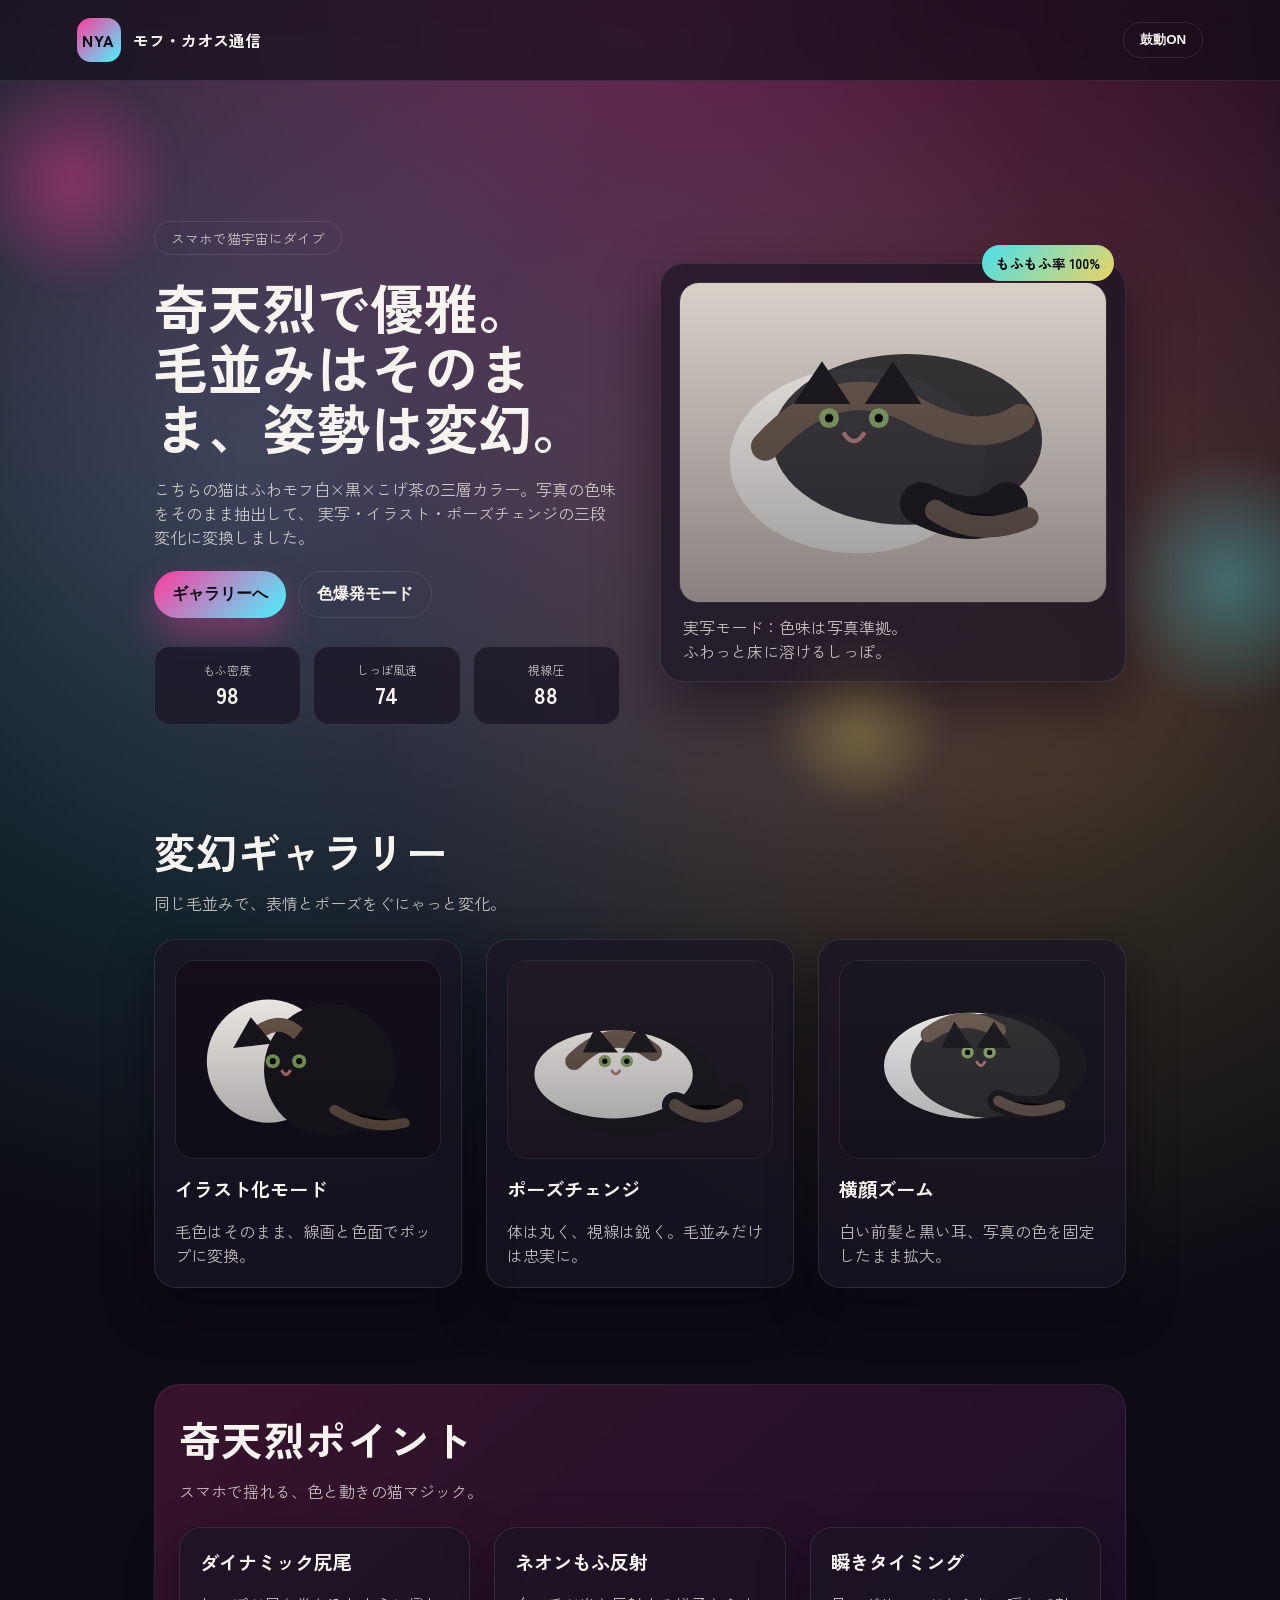
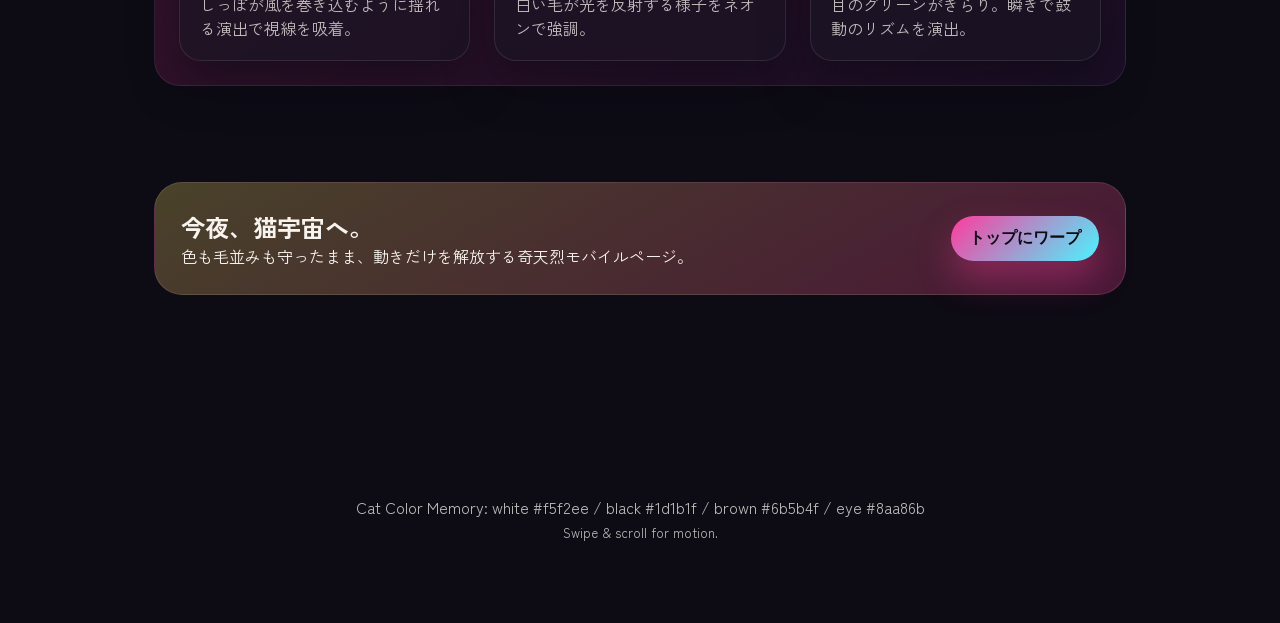
==== commit 367d2b25: "svg を事前に作成" ====
--- a/index.html
+++ b/index.html
@@ -56,7 +56,9 @@
       </div>
       <div class="hero-visual">
         <div class="hero-card">
-          <div class="photo photo-1" role="img" aria-label="白黒こげ茶の毛並みを維持した実写風の猫"></div>
+          <figure class="photo">
+            <img src="assets/cat-real.svg" alt="白黒こげ茶の毛並みを維持した実写風の猫" />
+          </figure>
           <div class="caption">
             <p>実写モード：色味は写真準拠。</p>
             <span>ふわっと床に溶けるしっぽ。</span>
@@ -73,17 +75,23 @@
       </div>
       <div class="gallery-grid">
         <article class="gallery-card">
-          <div class="photo photo-2" role="img" aria-label="写真を元にしたイラスト風の猫"></div>
+          <figure class="photo photo-illustration">
+            <img src="assets/cat-illustration.svg" alt="写真を元にしたイラスト風の猫" loading="lazy" />
+          </figure>
           <h3>イラスト化モード</h3>
           <p>毛色はそのまま、線画と色面でポップに変換。</p>
         </article>
         <article class="gallery-card">
-          <div class="photo photo-3" role="img" aria-label="ポーズを変えた白黒こげ茶の猫"></div>
+          <figure class="photo">
+            <img src="assets/cat-pose.svg" alt="ポーズを変えた白黒こげ茶の猫" loading="lazy" />
+          </figure>
           <h3>ポーズチェンジ</h3>
           <p>体は丸く、視線は鋭く。毛並みだけは忠実に。</p>
         </article>
         <article class="gallery-card">
-          <div class="photo photo-4" role="img" aria-label="実写風の猫の横顔"></div>
+          <figure class="photo photo-profile">
+            <img src="assets/cat-profile.svg" alt="実写風の猫の横顔" loading="lazy" />
+          </figure>
           <h3>横顔ズーム</h3>
           <p>白い前髪と黒い耳、写真の色を固定したまま拡大。</p>
         </article>
--- a/styles.css
+++ b/styles.css
@@ -235,11 +235,10 @@
   width: 100%;
   border-radius: 20px;
   aspect-ratio: 4 / 3;
-  background-size: cover;
-  background-position: center;
   position: relative;
   overflow: hidden;
   border: 1px solid rgba(255, 255, 255, 0.08);
+  margin: 0;
 }
 
 .photo::after {
@@ -249,21 +248,19 @@
   background: linear-gradient(180deg, transparent, rgba(13, 11, 20, 0.4));
 }
 
-.photo-1 {
-  background-image: url("data:image/svg+xml,%3Csvg xmlns='http://www.w3.org/2000/svg' viewBox='0 0 600 450'%3E%3Crect width='600' height='450' fill='%23d9d0c8'/%3E%3Cellipse cx='250' cy='250' rx='180' ry='130' fill='%23f5f2ee'/%3E%3Cellipse cx='320' cy='220' rx='190' ry='120' fill='%231d1b1f' opacity='0.85'/%3E%3Cpath d='M120 230 Q220 120 330 180 Q420 230 480 190' fill='none' stroke='%236b5b4f' stroke-width='40' stroke-linecap='round'/%3E%3Ccircle cx='210' cy='190' r='14' fill='%238aa86b'/%3E%3Ccircle cx='280' cy='190' r='14' fill='%238aa86b'/%3E%3Ccircle cx='210' cy='190' r='6' fill='%23000000'/%3E%3Ccircle cx='280' cy='190' r='6' fill='%23000000'/%3E%3Cpath d='M230 210 Q245 235 260 210' stroke='%23b87c7c' stroke-width='6' fill='none'/%3E%3Cpath d='M160 170 L200 110 L240 170' fill='%231d1b1f'/%3E%3Cpath d='M260 170 L300 110 L340 170' fill='%231d1b1f'/%3E%3Cpath d='M340 310 Q420 350 460 310' stroke='%231d1b1f' stroke-width='60' stroke-linecap='round'/%3E%3Cpath d='M360 320 Q420 360 490 330' stroke='%236b5b4f' stroke-width='30' stroke-linecap='round'/%3E%3C/svg%3E");
-}
-
-.photo-2 {
-  background-image: url("data:image/svg+xml,%3Csvg xmlns='http://www.w3.org/2000/svg' viewBox='0 0 600 450'%3E%3Crect width='600' height='450' fill='%2318141d'/%3E%3Ccircle cx='210' cy='230' r='140' fill='%23f5f2ee'/%3E%3Ccircle cx='350' cy='250' r='150' fill='%231d1b1f'/%3E%3Cpath d='M170 180 Q230 120 280 170' stroke='%236b5b4f' stroke-width='32' stroke-linecap='round' fill='none'/%3E%3Ccircle cx='220' cy='230' r='16' fill='%238aa86b'/%3E%3Ccircle cx='280' cy='230' r='16' fill='%238aa86b'/%3E%3Ccircle cx='220' cy='230' r='7' fill='%23000000'/%3E%3Ccircle cx='280' cy='230' r='7' fill='%23000000'/%3E%3Cpath d='M240 250 Q250 270 260 250' stroke='%23b87c7c' stroke-width='7' fill='none'/%3E%3Cpath d='M130 200 L170 130 L220 190' fill='%231d1b1f'/%3E%3Cpath d='M260 190 L310 130 L350 200' fill='%231d1b1f'/%3E%3Cpath d='M360 330 Q420 380 490 360' stroke='%231d1b1f' stroke-width='50' stroke-linecap='round'/%3E%3Cpath d='M360 340 Q440 390 520 370' stroke='%236b5b4f' stroke-width='22' stroke-linecap='round'/%3E%3C/svg%3E");
+.photo img {
+  position: absolute;
+  inset: 0;
+  width: 100%;
+  height: 100%;
+  object-fit: cover;
+}
+
+.photo-illustration img {
   filter: saturate(1.2) contrast(1.05);
 }
 
-.photo-3 {
-  background-image: url("data:image/svg+xml,%3Csvg xmlns='http://www.w3.org/2000/svg' viewBox='0 0 600 450'%3E%3Crect width='600' height='450' fill='%23211a26'/%3E%3Cellipse cx='280' cy='280' rx='200' ry='120' fill='%231d1b1f'/%3E%3Cellipse cx='240' cy='260' rx='180' ry='100' fill='%23f5f2ee'/%3E%3Cpath d='M150 230 Q240 140 330 210' stroke='%236b5b4f' stroke-width='40' stroke-linecap='round' fill='none'/%3E%3Ccircle cx='220' cy='230' r='14' fill='%238aa86b'/%3E%3Ccircle cx='270' cy='230' r='14' fill='%238aa86b'/%3E%3Ccircle cx='220' cy='230' r='6' fill='%23000000'/%3E%3Ccircle cx='270' cy='230' r='6' fill='%23000000'/%3E%3Cpath d='M235 250 Q245 268 255 250' stroke='%23b87c7c' stroke-width='6' fill='none'/%3E%3Cpath d='M170 210 L200 150 L250 210' fill='%231d1b1f'/%3E%3Cpath d='M260 210 L300 150 L340 210' fill='%231d1b1f'/%3E%3Cpath d='M380 330 Q450 360 520 310' stroke='%231d1b1f' stroke-width='60' stroke-linecap='round'/%3E%3Cpath d='M380 330 Q450 380 520 330' stroke='%236b5b4f' stroke-width='28' stroke-linecap='round'/%3E%3C/svg%3E");
-}
-
-.photo-4 {
-  background-image: url("data:image/svg+xml,%3Csvg xmlns='http://www.w3.org/2000/svg' viewBox='0 0 600 450'%3E%3Crect width='600' height='450' fill='%2318141d'/%3E%3Cellipse cx='300' cy='240' rx='200' ry='120' fill='%23f5f2ee'/%3E%3Cellipse cx='360' cy='240' rx='200' ry='120' fill='%231d1b1f' opacity='0.9'/%3E%3Cpath d='M200 170 Q280 110 360 160' stroke='%236b5b4f' stroke-width='34' stroke-linecap='round' fill='none'/%3E%3Ccircle cx='290' cy='210' r='14' fill='%238aa86b'/%3E%3Ccircle cx='340' cy='210' r='14' fill='%238aa86b'/%3E%3Ccircle cx='290' cy='210' r='6' fill='%23000000'/%3E%3Ccircle cx='340' cy='210' r='6' fill='%23000000'/%3E%3Cpath d='M310 230 Q320 250 330 230' stroke='%23b87c7c' stroke-width='6' fill='none'/%3E%3Cpath d='M230 200 L260 140 L300 200' fill='%231d1b1f'/%3E%3Cpath d='M310 200 L350 140 L390 200' fill='%231d1b1f'/%3E%3Cpath d='M360 320 Q430 350 500 320' stroke='%231d1b1f' stroke-width='50' stroke-linecap='round'/%3E%3Cpath d='M360 320 Q430 360 500 330' stroke='%236b5b4f' stroke-width='24' stroke-linecap='round'/%3E%3C/svg%3E");
+.photo-profile img {
   filter: saturate(0.95) brightness(1.1);
 }
 
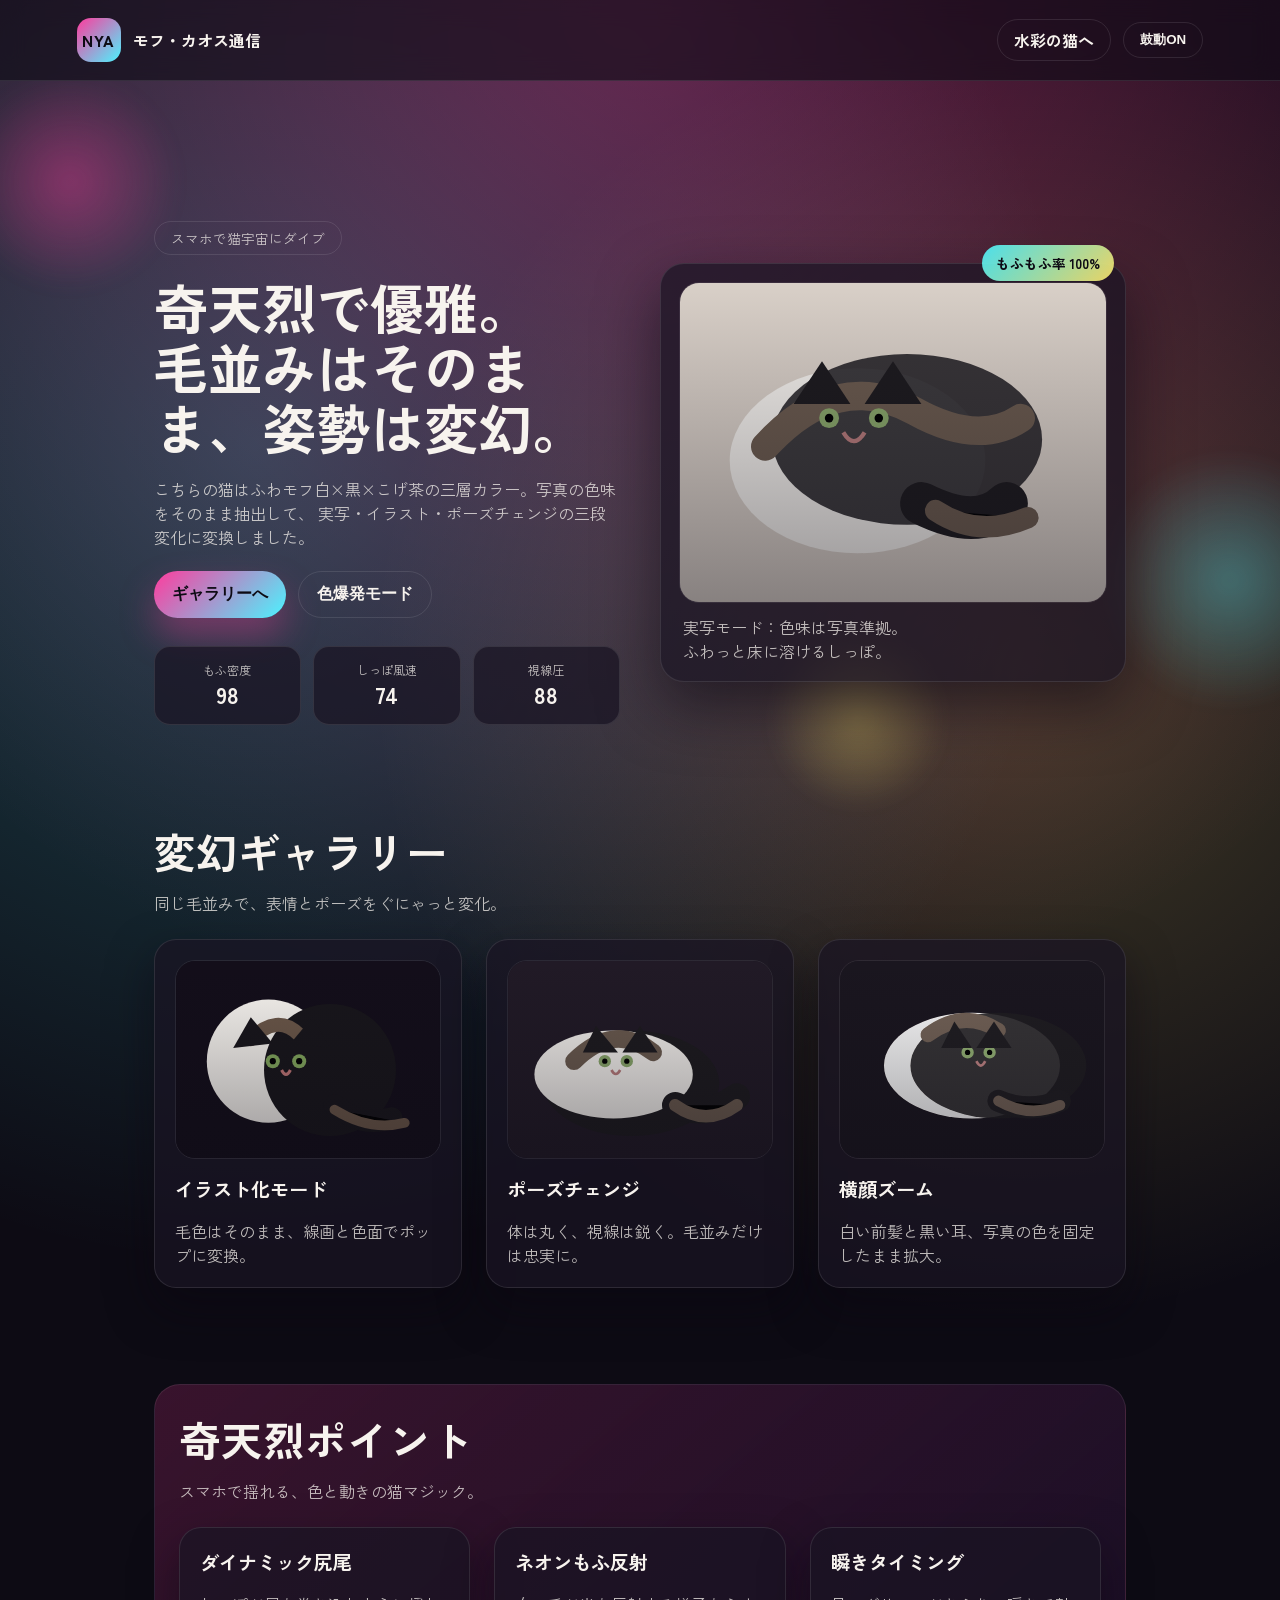
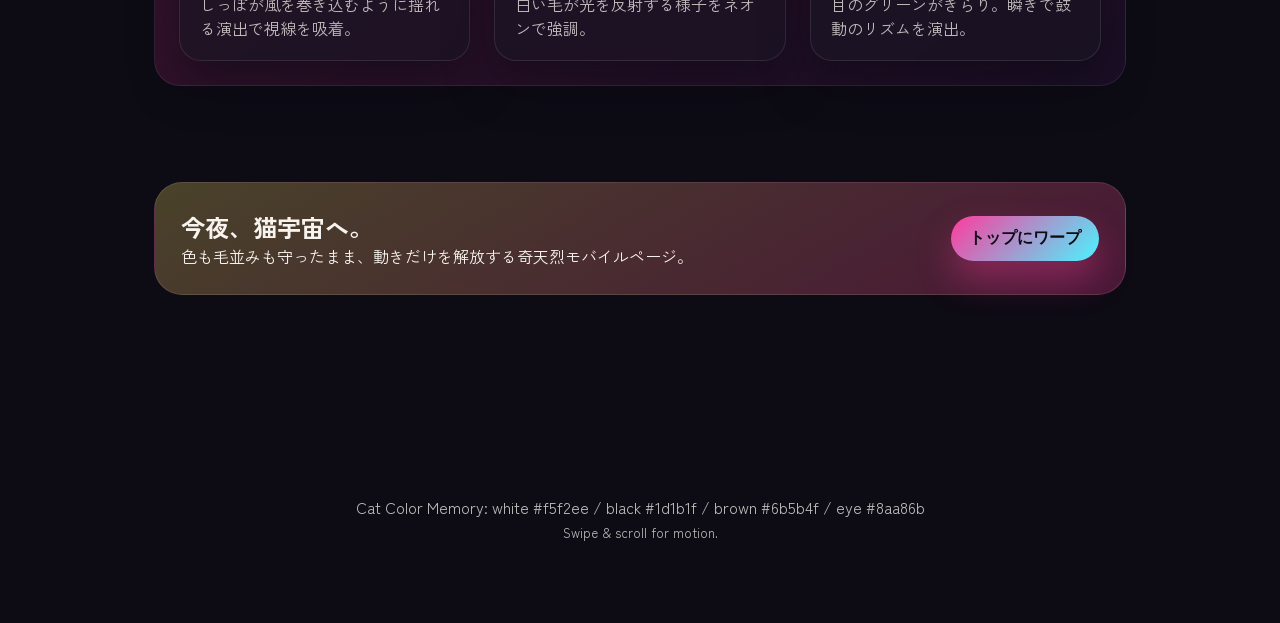
==== commit 82862e29: "Add watercolor cat feature page" ====
--- a/index.html
+++ b/index.html
@@ -23,7 +23,10 @@
       <span class="logo-badge">NYA</span>
       <span>モフ・カオス通信</span>
     </div>
-    <button class="pulse-toggle" id="pulseToggle" type="button">鼓動ON</button>
+    <div class="top-actions">
+      <a class="nav-link" href="watercolor.html">水彩の猫へ</a>
+      <button class="pulse-toggle" id="pulseToggle" type="button">鼓動ON</button>
+    </div>
   </header>
 
   <main>
--- a/styles.css
+++ b/styles.css
@@ -108,6 +108,7 @@
   backdrop-filter: blur(12px);
   background: rgba(13, 11, 20, 0.6);
   border-bottom: 1px solid var(--stroke);
+  gap: 16px;
 }
 
 .logo {
@@ -117,6 +118,12 @@
   font-weight: 700;
 }
 
+.top-actions {
+  display: flex;
+  align-items: center;
+  gap: 12px;
+}
+
 .logo-badge {
   width: 44px;
   height: 44px;
@@ -136,6 +143,21 @@
   padding: 8px 16px;
   border-radius: 999px;
   font-weight: 600;
+}
+
+.nav-link {
+  border-radius: 999px;
+  padding: 8px 16px;
+  border: 1px solid var(--stroke);
+  color: var(--text);
+  font-weight: 600;
+  transition: transform 0.2s ease, border-color 0.2s ease;
+}
+
+.nav-link:hover,
+.nav-link:focus-visible {
+  transform: translateY(-2px);
+  border-color: rgba(255, 255, 255, 0.4);
 }
 
 .hero {
